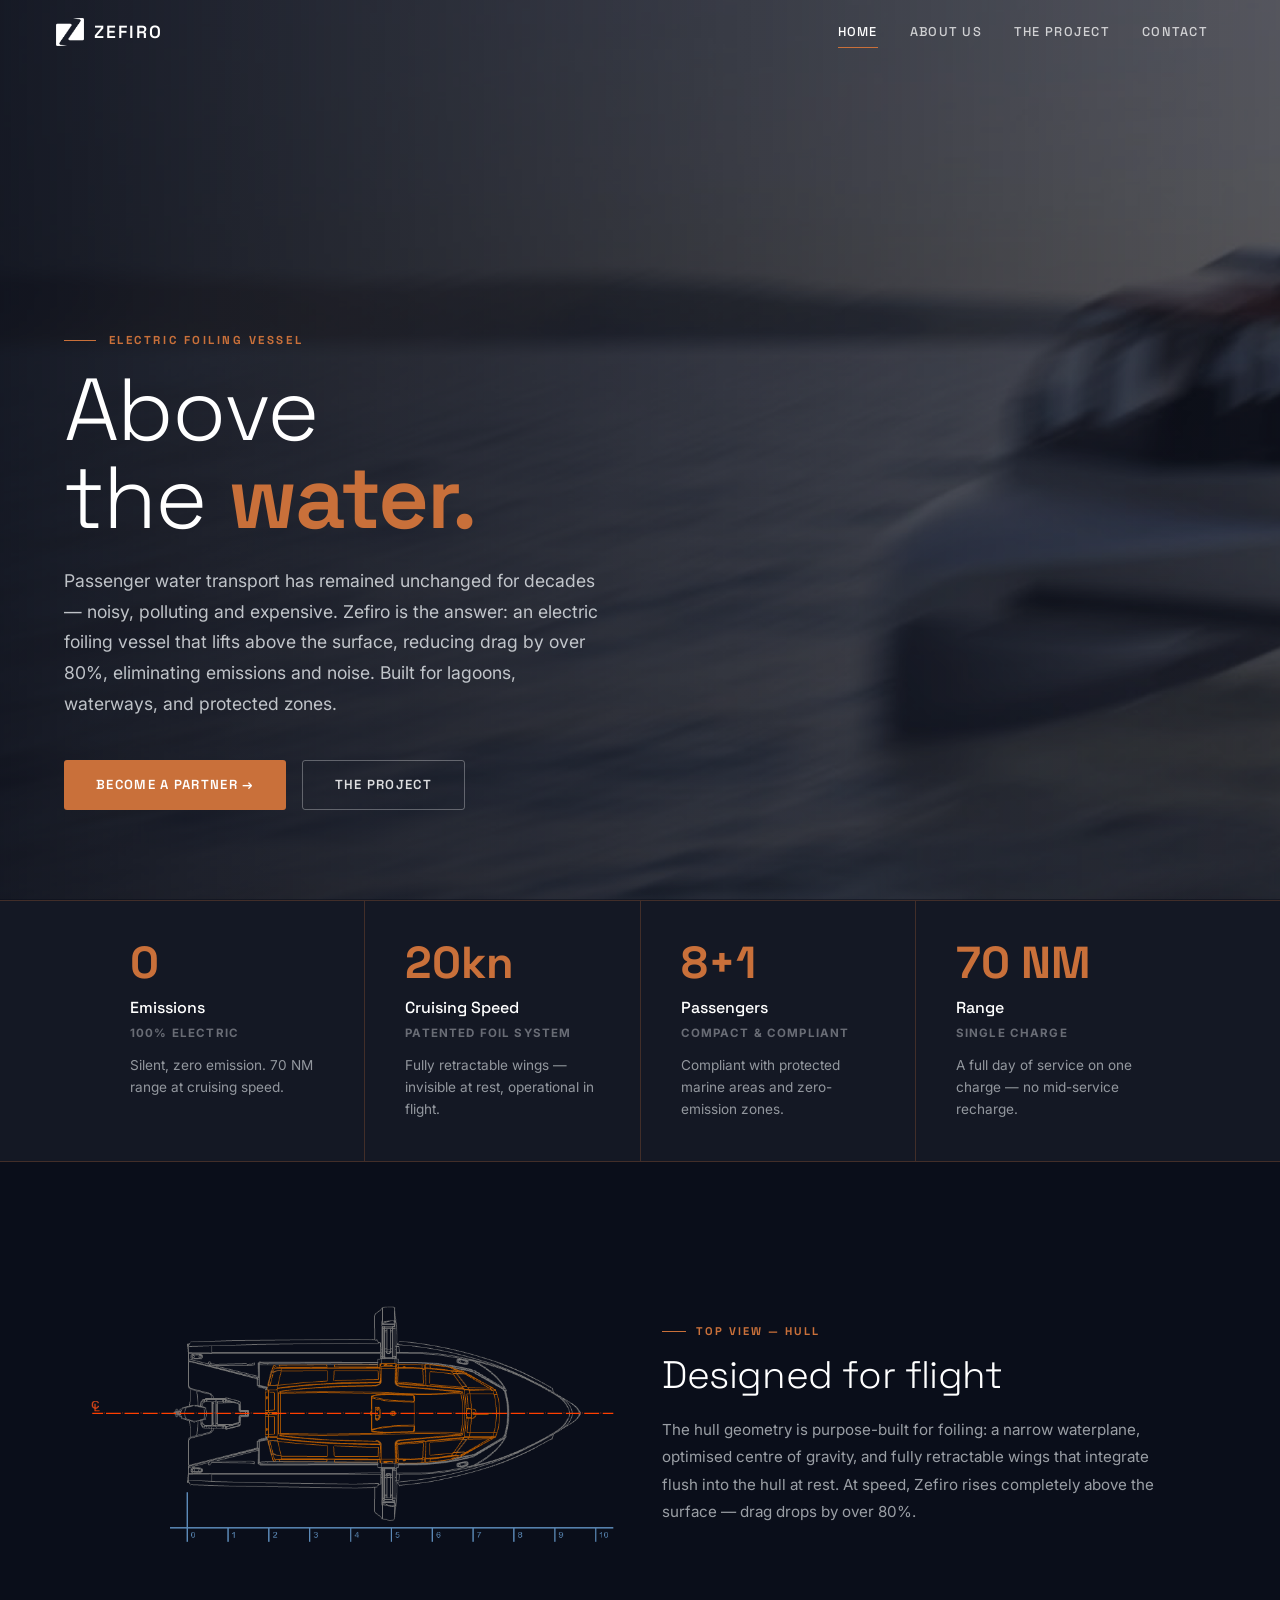
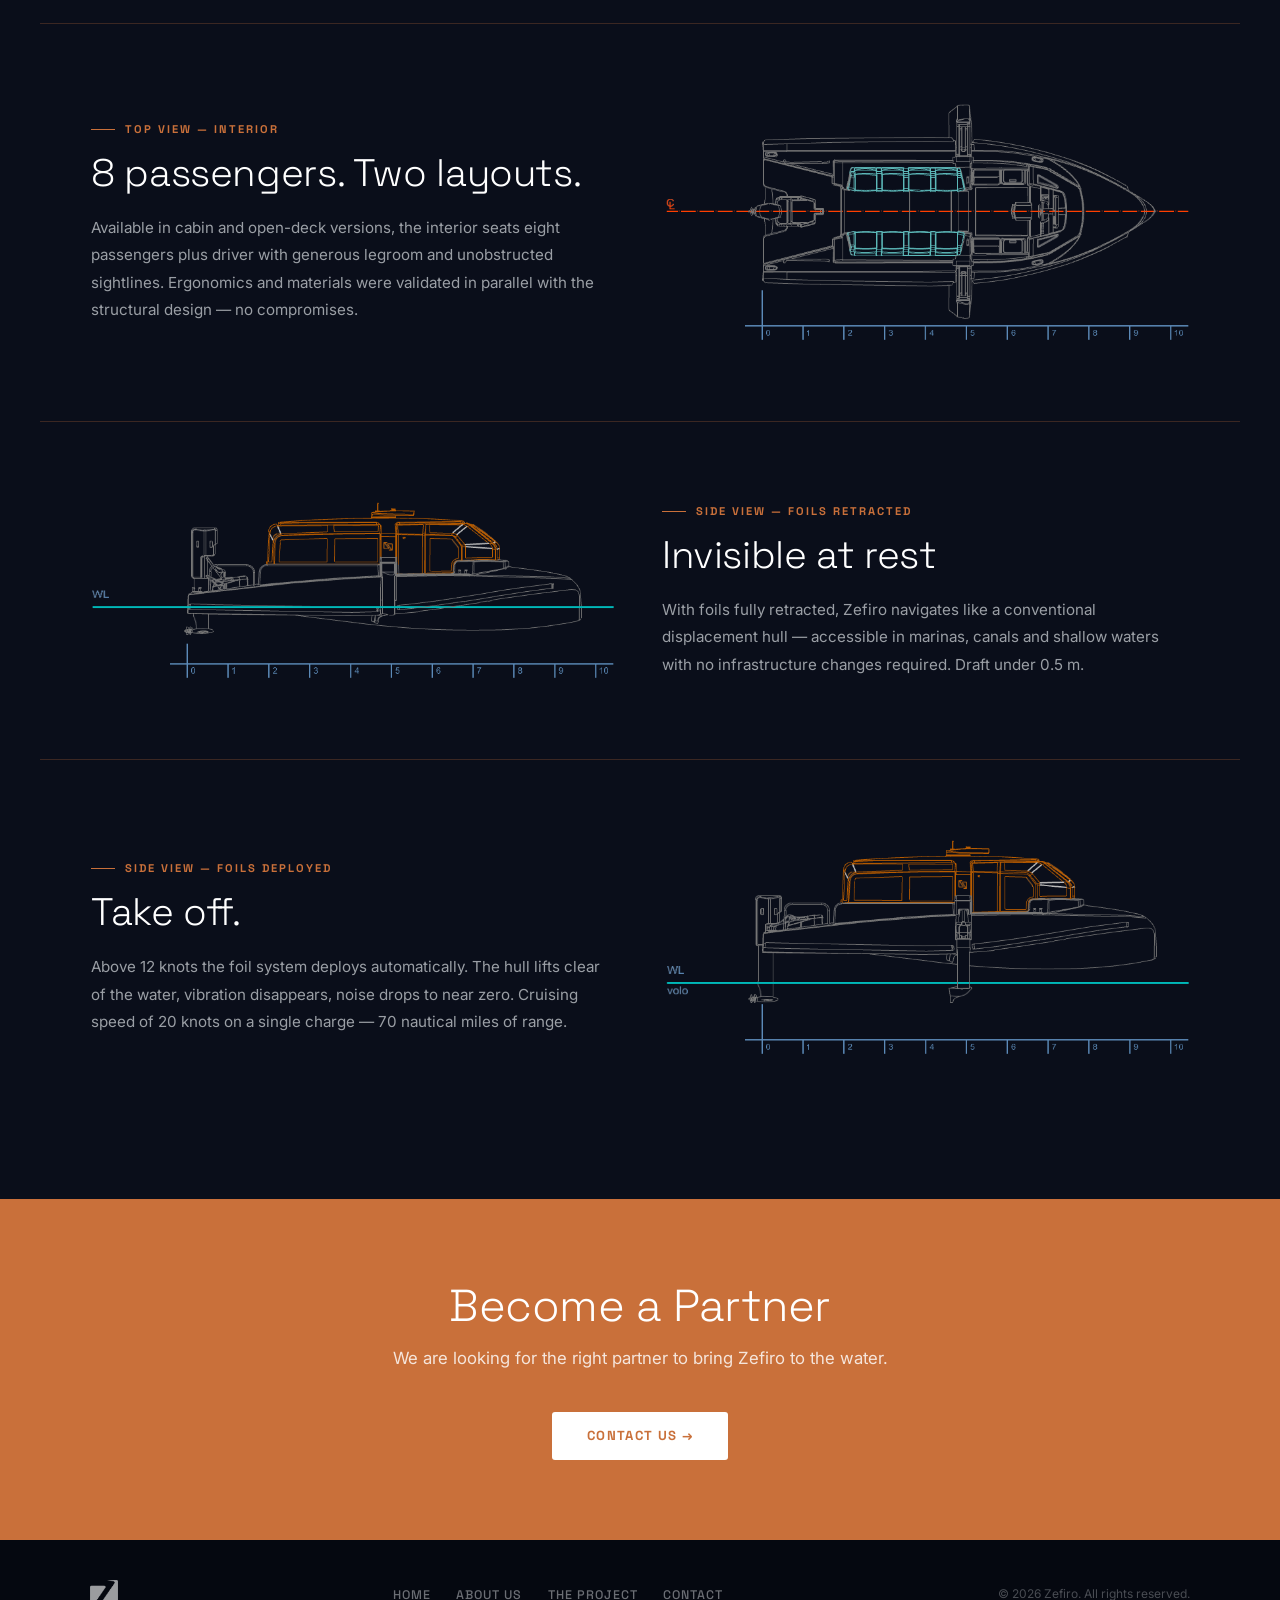
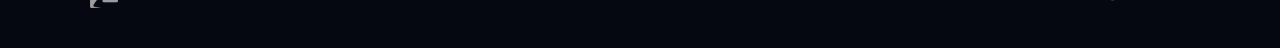
==== index.htm @ e6d5f65c "align stated range to 70 NM across the home page The stats strip announced 70 NM while the first car" ====
<!doctype html>
<html lang="en">
<head>
    <meta charset="utf-8">
    <meta name="viewport" content="width=device-width, initial-scale=1">
    <title>ZEFIRO — Electric Foiling Vessel</title>
    <meta name="description" content="An electric foiling vessel for passenger water transport: zero emissions, near-zero noise, and over 80% less drag. Built for lagoons, waterways and protected zones.">
    <link rel="canonical" href="https://www.flyzefiro.com/">

    <!-- Open Graph -->
    <meta property="og:type" content="website">
    <meta property="og:site_name" content="Zefiro">
    <meta property="og:locale" content="en_GB">
    <meta property="og:url" content="https://www.flyzefiro.com/">
    <meta property="og:title" content="ZEFIRO — Electric Foiling Vessel">
    <meta property="og:description" content="An electric foiling vessel for passenger water transport: zero emissions, near-zero noise, and over 80% less drag. Built for lagoons, waterways and protected zones.">
    <meta property="og:image" content="https://www.flyzefiro.com/images/bg-001.png">
    <meta property="og:image:width" content="1584">
    <meta property="og:image:height" content="891">
    <meta property="og:image:alt" content="Zefiro, an electric foiling vessel, flying above the water">

    <!-- Twitter / X -->
    <meta name="twitter:card" content="summary_large_image">
    <meta name="twitter:title" content="ZEFIRO — Electric Foiling Vessel">
    <meta name="twitter:description" content="An electric foiling vessel for passenger water transport: zero emissions, near-zero noise, and over 80% less drag. Built for lagoons, waterways and protected zones.">
    <meta name="twitter:image" content="https://www.flyzefiro.com/images/bg-001.png">
    <link rel="icon" type="image/png" href="images/logo.png">
    <link href="https://cdn.jsdelivr.net/npm/bootstrap@5.3.8/dist/css/bootstrap.min.css" rel="stylesheet"
        integrity="sha384-sRIl4kxILFvY47J16cr9ZwB07vP4J8+LH7qKQnuqkuIAvNWLzeN8tE5YBujZqJLB" crossorigin="anonymous">
    <link rel="stylesheet" href="custom.css">
</head>
<body>

    <nav class="navbar navbar-expand-lg">
        <div class="container-fluid px-3 px-md-4">
            <a class="navbar-brand" href="index.htm">
                <img src="images/logo-w.png" alt="Zefiro">
                ZEFIRO
            </a>
            <button class="navbar-toggler" type="button" data-bs-toggle="collapse" data-bs-target="#navbarNav"
                aria-controls="navbarNav" aria-expanded="false" aria-label="Toggle navigation">
                <span class="navbar-toggler-icon"></span>
            </button>
            <div class="collapse navbar-collapse" id="navbarNav">
                <ul class="navbar-nav ms-auto">
                    <li class="nav-item"><a class="nav-link active" href="index.htm">Home</a></li>
                    <li class="nav-item"><a class="nav-link" href="aboutus.htm">About Us</a></li>
                    <li class="nav-item"><a class="nav-link" href="theproject.htm">The Project</a></li>
                    <li class="nav-item"><a class="nav-link" href="contact.htm">Contact</a></li>
                </ul>
            </div>
        </div>
    </nav>

    <section class="z-hero">
        <div class="z-hero-bg"></div>
        <div class="z-hero-overlay"></div>
        <div class="z-hero-content">
            <p class="z-hero-eyebrow">Electric Foiling Vessel</p>
            <h1 class="z-hero-title">
                Above<br>
                the <strong>water.</strong>
            </h1>
            <p class="z-hero-body">
                Passenger water transport has remained unchanged for decades — noisy, polluting and expensive.
                Zefiro is the answer: an electric foiling vessel that lifts above the surface, reducing drag
                by over 80%, eliminating emissions and noise. Built for lagoons, waterways, and protected zones.
            </p>
            <div class="z-hero-actions">
                <a href="contact.htm" class="btn-z-primary">Become a partner →</a>
                <a href="theproject.htm" class="btn-z-ghost">The project</a>
            </div>
        </div>
    </section>

    <div class="z-stats">
        <div class="z-stats-inner">
            <div class="z-stat">
                <div class="z-stat-number">0</div>
                <div class="z-stat-label">Emissions</div>
                <div class="z-stat-sub">100% Electric</div>
                <p class="z-stat-body">Silent, zero emission. 70 NM range at cruising speed.</p>
            </div>
            <div class="z-stat">
                <div class="z-stat-number">20kn</div>
                <div class="z-stat-label">Cruising Speed</div>
                <div class="z-stat-sub">Patented foil system</div>
                <p class="z-stat-body">Fully retractable wings — invisible at rest, operational in flight.</p>
            </div>
            <div class="z-stat">
                <div class="z-stat-number">8+1</div>
                <div class="z-stat-label">Passengers</div>
                <div class="z-stat-sub">Compact &amp; Compliant</div>
                <p class="z-stat-body">Compliant with protected marine areas and zero-emission zones.</p>
            </div>
            <div class="z-stat">
                <div class="z-stat-number">70 NM</div>
                <div class="z-stat-label">Range</div>
                <div class="z-stat-sub">Single charge</div>
                <p class="z-stat-body">A full day of service on one charge — no mid-service recharge.</p>
            </div>
        </div>
    </div>

    <section class="z-prospects">

        <div class="z-prospect-row">
            <div class="z-prospect-img slide-from-left">
                <img src="images/above-out.png" alt="Hull — top view">
            </div>
            <div class="z-prospect-text slide-from-right">
                <p class="z-prospect-label">Top view — Hull</p>
                <h2 class="z-prospect-title">Designed for flight</h2>
                <p class="z-prospect-body">The hull geometry is purpose-built for foiling: a narrow waterplane,
                    optimised centre of gravity, and fully retractable wings that integrate flush into the
                    hull at rest. At speed, Zefiro rises completely above the surface — drag drops by over 80%.</p>
            </div>
        </div>

        <div class="z-prospect-row z-prospect-row--reverse">
            <div class="z-prospect-img slide-from-right">
                <img src="images/above-in.png" alt="Interior — top view">
            </div>
            <div class="z-prospect-text slide-from-left">
                <p class="z-prospect-label">Top view — Interior</p>
                <h2 class="z-prospect-title">8 passengers. Two layouts.</h2>
                <p class="z-prospect-body">Available in cabin and open-deck versions, the interior seats eight
                    passengers plus driver with generous legroom and unobstructed sightlines. Ergonomics and
                    materials were validated in parallel with the structural design — no compromises.</p>
            </div>
        </div>

        <div class="z-prospect-row">
            <div class="z-prospect-img slide-from-left">
                <img src="images/side-close.png" alt="Side view — foils retracted">
            </div>
            <div class="z-prospect-text slide-from-right">
                <p class="z-prospect-label">Side view — Foils retracted</p>
                <h2 class="z-prospect-title">Invisible at rest</h2>
                <p class="z-prospect-body">With foils fully retracted, Zefiro navigates like a conventional
                    displacement hull — accessible in marinas, canals and shallow waters with no
                    infrastructure changes required. Draft under 0.5 m.</p>
            </div>
        </div>

        <div class="z-prospect-row z-prospect-row--reverse">
            <div class="z-prospect-img slide-from-right">
                <img src="images/side-open.png" alt="Side view — foils deployed">
            </div>
            <div class="z-prospect-text slide-from-left">
                <p class="z-prospect-label">Side view — Foils deployed</p>
                <h2 class="z-prospect-title">Take off.</h2>
                <p class="z-prospect-body">Above 12 knots the foil system deploys automatically. The hull lifts
                    clear of the water, vibration disappears, noise drops to near zero. Cruising speed of
                    20 knots on a single charge — 70 nautical miles of range.</p>
            </div>
        </div>

    </section>

    <div class="z-cta-band">
        <div class="container">
            <h2>Become a Partner</h2>
            <p>We are looking for the right partner to bring Zefiro to the water.</p>
            <a href="contact.htm" class="btn-z-light">Contact Us →</a>
        </div>
    </div>

    <footer class="z-footer">
        <div class="z-footer-inner">
            <img src="images/logo-w.png" alt="Zefiro">
            <ul class="z-footer-nav">
                <li><a href="index.htm">Home</a></li>
                <li><a href="aboutus.htm">About Us</a></li>
                <li><a href="theproject.htm">The Project</a></li>
                <li><a href="contact.htm">Contact</a></li>
            </ul>
            <span class="z-footer-copy">&copy; 2026 Zefiro. All rights reserved.</span>
        </div>
    </footer>

    <script src="https://cdn.jsdelivr.net/npm/bootstrap@5.3.8/dist/js/bootstrap.bundle.min.js"
        integrity="sha384-FKyoEForCGlyvwx9Hj09JcYn3nv7wiPVlz7YYwJrWVcXK/BmnVDxM+D2scQbITxI"
        crossorigin="anonymous"></script>
    <script src="animations.js"></script>
</body>
</html>
---- custom.css ----
/* =============================================
   ZEFIRO — Design System
   Palette:
     --z-night:   #0a0e1a   (dominant dark)
     --z-copper:  #c9703a   (accent, foil color)
     --z-slate:   #e8ecf0   (text on dark)
     --z-warm:    #f7f5f2   (light section bg)
     --z-mid:     #141824   (card bg on dark)
     --z-line:    rgba(201,112,58,0.25)  (border accent)
   Typography:
     Display: Space Grotesk (Google Fonts)
     Body: Inter
   ============================================= */

@import url('https://fonts.googleapis.com/css2?family=Space+Grotesk:wght@300;400;500;600;700&family=Inter:wght@300;400;500;600&display=swap');

:root {
  --z-night:  #0a0e1a;
  --z-copper: #c9703a;
  --z-slate:  #e8ecf0;
  --z-warm:   #f7f5f2;
  --z-mid:    #141824;
  --z-line:   rgba(201,112,58,0.25);
  --z-nav-h:  64px;
}

/* =============================================
   RESET / BASE
   ============================================= */
*, *::before, *::after { box-sizing: border-box; }

html { scroll-behavior: smooth; }

body {
  margin: 0;
  overflow-x: hidden;
  font-family: 'Inter', system-ui, sans-serif;
  font-size: 16px;
  line-height: 1.6;
  background: var(--z-night);
  color: var(--z-slate);
}

img { display: block; max-width: 100%; }

h1, h2, h3, h4, h5, h6 {
  font-family: 'Space Grotesk', sans-serif;
  font-weight: 300;
  letter-spacing: -0.01em;
}

/* =============================================
   NAVBAR
   ============================================= */
.navbar {
  position: fixed;
  top: 0; left: 0; right: 0;
  z-index: 900;
  height: var(--z-nav-h);
  background: transparent;
  transition: background 0.4s ease, backdrop-filter 0.4s ease;
  padding: 0 2rem;
  display: flex;
  align-items: center;
}

.navbar.scrolled {
  background: rgba(10,14,26,0.92) !important;
  backdrop-filter: blur(12px);
  -webkit-backdrop-filter: blur(12px);
  box-shadow: 0 1px 0 var(--z-line);
}

/* Override Bootstrap navbar internals */
.navbar .navbar-brand {
  color: #fff !important;
  font-family: 'Space Grotesk', sans-serif;
  font-weight: 600;
  font-size: 1.1rem;
  letter-spacing: 0.12em;
  text-transform: uppercase;
  display: flex;
  align-items: center;
  gap: 0.6rem;
  text-decoration: none;
}

.navbar .navbar-brand img {
  height: 28px;
  width: auto;
  filter: brightness(0) invert(1);
}

.navbar .navbar-toggler {
  border-color: rgba(255,255,255,0.3);
}
.navbar .navbar-toggler-icon {
  filter: brightness(0) invert(1);
}

.navbar .navbar-nav {
  margin-left: auto;
}

.navbar .nav-link {
  color: rgba(255,255,255,0.75) !important;
  font-family: 'Space Grotesk', sans-serif;
  font-size: 0.8rem;
  font-weight: 500;
  letter-spacing: 0.1em;
  text-transform: uppercase;
  padding: 0.5rem 1rem !important;
  position: relative;
  text-decoration: none;
  transition: color 0.2s ease;
}

.navbar .nav-link:hover,
.navbar .nav-link.active {
  color: #fff !important;
}

.navbar .nav-link::after {
  content: '';
  position: absolute;
  bottom: 2px; left: 1rem; right: 1rem;
  height: 1px;
  background: var(--z-copper);
  transform: scaleX(0);
  transform-origin: left;
  transition: transform 0.25s ease;
}

.navbar .nav-link:hover::after,
.navbar .nav-link.active::after {
  transform: scaleX(1);
}

/* Collapse on mobile */
@media (max-width: 991px) {
  .navbar-collapse {
    background: rgba(10,14,26,0.97);
    backdrop-filter: blur(12px);
    margin: 0.5rem -2rem -0.5rem;
    padding: 1rem 2rem;
    border-top: 1px solid var(--z-line);
  }
}

/* =============================================
   HERO — index.htm
   ============================================= */
.z-hero {
  position: relative;
  height: 100vh;
  min-height: 600px;
  display: flex;
  align-items: flex-end;
  padding-bottom: 10vh;
  overflow: hidden;
  background: var(--z-night);
}

.z-hero-bg {
  position: absolute;
  inset: 0;
  background-image: url(images/bg-001.png);
  background-size: cover;
  background-position: center 40%;
  opacity: 0.45;
  transform: scale(1.04);
  animation: heroZoom 14s ease-out forwards;
}

@keyframes heroZoom {
  from { transform: scale(1.04); opacity: 0.2; }
  to   { transform: scale(1.0);  opacity: 0.45; }
}

.z-hero-overlay {
  position: absolute;
  inset: 0;
  background: linear-gradient(
    to right,
    rgba(10,14,26,0.88) 0%,
    rgba(10,14,26,0.55) 50%,
    rgba(10,14,26,0.2) 100%
  );
}

.z-hero-content {
  position: relative;
  z-index: 2;
  padding: 0 clamp(1.5rem, 5vw, 6rem);
  max-width: 780px;
  animation: heroIn 1.1s cubic-bezier(0.22, 1, 0.36, 1) both;
  animation-delay: 0.2s;
}

@keyframes heroIn {
  from { opacity: 0; transform: translateY(32px); }
  to   { opacity: 1; transform: translateY(0); }
}

.z-hero-eyebrow {
  font-family: 'Space Grotesk', sans-serif;
  font-size: 0.72rem;
  font-weight: 700;
  letter-spacing: 0.22em;
  text-transform: uppercase;
  color: var(--z-copper);
  margin-bottom: 1rem;
  display: flex;
  align-items: center;
  gap: 0.8rem;
}

.z-hero-eyebrow::before {
  content: '';
  display: inline-block;
  width: 32px;
  height: 1px;
  background: var(--z-copper);
}

.z-hero-title {
  font-family: 'Space Grotesk', sans-serif;
  font-size: clamp(2.8rem, 7vw, 5.5rem);
  font-weight: 300;
  line-height: 1.0;
  color: #fff;
  margin-bottom: 1.5rem;
  letter-spacing: -0.02em;
}

.z-hero-title strong {
  font-weight: 600;
  color: var(--z-copper);
}

.z-hero-body {
  font-size: clamp(0.95rem, 1.8vw, 1.1rem);
  line-height: 1.75;
  color: rgba(232,236,240,0.8);
  max-width: 540px;
  margin-bottom: 2.5rem;
}

.z-hero-actions {
  display: flex;
  gap: 1rem;
  flex-wrap: wrap;
}

/* =============================================
   BUTTONS
   ============================================= */
.btn-z-primary {
  display: inline-flex;
  align-items: center;
  gap: 0.5rem;
  padding: 0.85rem 2rem;
  background: var(--z-copper);
  color: #fff;
  font-family: 'Space Grotesk', sans-serif;
  font-size: 0.82rem;
  font-weight: 600;
  letter-spacing: 0.1em;
  text-transform: uppercase;
  text-decoration: none;
  border: none;
  border-radius: 3px;
  cursor: pointer;
  transition: background 0.2s ease, transform 0.2s ease, box-shadow 0.2s ease;
}

.btn-z-primary:hover {
  background: #b5622f;
  transform: translateY(-2px);
  box-shadow: 0 8px 24px rgba(201,112,58,0.35);
  color: #fff;
}

.btn-z-ghost {
  display: inline-flex;
  align-items: center;
  gap: 0.5rem;
  padding: 0.85rem 2rem;
  background: transparent;
  color: rgba(255,255,255,0.85);
  font-family: 'Space Grotesk', sans-serif;
  font-size: 0.82rem;
  font-weight: 600;
  letter-spacing: 0.1em;
  text-transform: uppercase;
  text-decoration: none;
  border: 1px solid rgba(255,255,255,0.3);
  border-radius: 3px;
  cursor: pointer;
  transition: border-color 0.2s ease, color 0.2s ease, transform 0.2s ease;
}

.btn-z-ghost:hover {
  border-color: rgba(255,255,255,0.7);
  color: #fff;
  transform: translateY(-2px);
}

/* =============================================
   STATS STRIP
   ============================================= */
.z-stats {
  background: var(--z-mid);
  border-top: 1px solid var(--z-line);
  border-bottom: 1px solid var(--z-line);
  overflow-x: auto;
  scrollbar-width: none;
  -webkit-overflow-scrolling: touch;
}

.z-stats::-webkit-scrollbar { display: none; }

.z-stats-inner {
  display: flex;
  align-items: stretch;
  max-width: 1100px;
  margin: 0 auto;
}

.z-stat {
  flex: 1 1 0;
  min-width: 200px;
  padding: 2.5rem 2.5rem;
  border-right: 1px solid var(--z-line);
  display: flex;
  flex-direction: column;
  gap: 0.2rem;
}

.z-stat:last-child { border-right: none; }

.z-stat-number {
  font-family: 'Space Grotesk', sans-serif;
  font-size: clamp(2rem, 4vw, 2.8rem);
  font-weight: 700;
  color: var(--z-copper);
  line-height: 1;
  margin-bottom: 0.4rem;
}

.z-stat-label {
  font-family: 'Space Grotesk', sans-serif;
  font-size: 1rem;
  font-weight: 500;
  color: #fff;
}

.z-stat-sub {
  font-size: 0.72rem;
  font-weight: 700;
  letter-spacing: 0.1em;
  text-transform: uppercase;
  color: rgba(232,236,240,0.4);
  margin-bottom: 0.6rem;
}

.z-stat-body {
  font-size: 0.85rem;
  line-height: 1.6;
  color: rgba(232,236,240,0.6);
  margin: 0;
}

@media (max-width: 767px) {
  /* Su mobile la fascia è una striscia scorrevole: max-content impedisce alle card
     di comprimersi, così restano leggibili e si scorrono di lato. Su desktop invece
     devono starci tutte dentro i 1100px, quindi max-content vale solo qui. */
  .z-stats-inner { min-width: max-content; }
  .z-stat { min-width: 60vw; padding: 1.75rem 1.5rem; }
  .z-stats { position: relative; }
  .z-stats::after {
    content: '';
    position: absolute;
    top: 0; right: 0;
    width: 48px; height: 100%;
    background: linear-gradient(to right, transparent, var(--z-mid));
    pointer-events: none;
  }
}

/* =============================================
   PROSPECT ROWS (index)
   ============================================= */
.z-prospects {
  background: var(--z-night);
  padding: 4rem 0;
}

.z-prospect-row {
  display: flex;
  align-items: center;
  gap: 0;
  max-width: 1200px;
  margin: 0 auto;
  padding: 5rem clamp(1.5rem, 4vw, 4rem);
  border-bottom: 1px solid var(--z-line);
}

.z-prospect-row:last-child { border-bottom: none; }

.z-prospect-row--reverse { flex-direction: row-reverse; }

.z-prospect-img {
  flex: 0 0 52%;
  padding-right: 3rem;
  display: flex;
  align-items: center;
}

.z-prospect-row--reverse .z-prospect-img {
  padding-right: 0;
  padding-left: 3rem;
}

.z-prospect-img img {
  width: 100%;
  height: auto;
  display: block;
}

.z-prospect-text {
  flex: 1 1 0;
}

.z-prospect-label {
  font-family: 'Space Grotesk', sans-serif;
  font-size: 0.7rem;
  font-weight: 700;
  letter-spacing: 0.18em;
  text-transform: uppercase;
  color: var(--z-copper);
  margin-bottom: 0.75rem;
  display: flex;
  align-items: center;
  gap: 0.6rem;
}

.z-prospect-label::before {
  content: '';
  display: inline-block;
  width: 24px;
  height: 1px;
  background: var(--z-copper);
}

.z-prospect-title {
  font-family: 'Space Grotesk', sans-serif;
  font-size: clamp(1.6rem, 3vw, 2.4rem);
  font-weight: 300;
  color: #fff;
  margin-bottom: 1.2rem;
  line-height: 1.15;
}

.z-prospect-body {
  font-size: 0.95rem;
  line-height: 1.8;
  color: rgba(232,236,240,0.65);
  margin: 0;
}

@media (max-width: 767px) {
  .z-prospect-row,
  .z-prospect-row--reverse {
    flex-direction: column;
    padding: 3rem 1.5rem;
    gap: 2rem;
  }
  .z-prospect-img,
  .z-prospect-row--reverse .z-prospect-img {
    flex: none; width: 100%; padding: 0;
  }
}

/* =============================================
   SLIDE ANIMATIONS
   ============================================= */
.slide-from-left {
  opacity: 0;
  transform: translateX(-40px);
  transition: opacity 0.7s ease, transform 0.7s ease;
}
.slide-from-right {
  opacity: 0;
  transform: translateX(40px);
  transition: opacity 0.7s ease, transform 0.7s ease;
}
.slide-from-bottom {
  opacity: 0;
  transform: translateY(30px);
  transition: opacity 0.7s ease, transform 0.7s ease;
}
.slide-from-left.visible,
.slide-from-right.visible,
.slide-from-bottom.visible {
  opacity: 1;
  transform: none;
}

/* Fade-up generic */
.fade-up {
  opacity: 0;
  transform: translateY(28px);
  transition: opacity 0.6s ease, transform 0.6s ease;
}
.fade-up.visible {
  opacity: 1;
  transform: translateY(0);
}
.fade-up:nth-child(2) { transition-delay: 0.10s; }
.fade-up:nth-child(3) { transition-delay: 0.20s; }
.fade-up:nth-child(4) { transition-delay: 0.30s; }

/* =============================================
   PARTNER CTA BAND (footer pre-band)
   ============================================= */
.z-cta-band {
  background: var(--z-copper);
  padding: 5rem 2rem;
  text-align: center;
}

.z-cta-band h2 {
  font-size: clamp(1.8rem, 4vw, 2.8rem);
  color: #fff;
  font-weight: 300;
  margin-bottom: 0.75rem;
}

.z-cta-band p {
  color: rgba(255,255,255,0.82);
  font-size: 1.05rem;
  margin-bottom: 2.5rem;
}

.btn-z-light {
  display: inline-flex;
  align-items: center;
  gap: 0.5rem;
  padding: 0.85rem 2.2rem;
  background: #fff;
  color: var(--z-copper);
  font-family: 'Space Grotesk', sans-serif;
  font-size: 0.82rem;
  font-weight: 700;
  letter-spacing: 0.1em;
  text-transform: uppercase;
  text-decoration: none;
  border-radius: 3px;
  transition: transform 0.2s ease, box-shadow 0.2s ease;
}

.btn-z-light:hover {
  transform: translateY(-2px);
  box-shadow: 0 8px 24px rgba(0,0,0,0.2);
  color: var(--z-copper);
}

/* =============================================
   FOOTER
   ============================================= */
.z-footer {
  background: #050810;
  padding: 2.5rem 2rem;
}

.z-footer-inner {
  max-width: 1100px;
  margin: 0 auto;
  display: flex;
  align-items: center;
  justify-content: space-between;
  gap: 1.5rem;
  flex-wrap: wrap;
}

.z-footer img {
  height: 28px;
  width: auto;
  filter: brightness(0) invert(1);
  opacity: 0.6;
}

.z-footer-nav {
  display: flex;
  gap: 0;
  list-style: none;
  margin: 0; padding: 0;
}

.z-footer-nav li a {
  color: rgba(232,236,240,0.45);
  font-family: 'Space Grotesk', sans-serif;
  font-size: 0.78rem;
  font-weight: 500;
  letter-spacing: 0.08em;
  text-transform: uppercase;
  text-decoration: none;
  padding: 0 0.8rem;
  transition: color 0.2s;
}

.z-footer-nav li a:hover { color: rgba(232,236,240,0.85); }

.z-footer-copy {
  font-size: 0.75rem;
  color: rgba(232,236,240,0.3);
}

@media (max-width: 600px) {
  .z-footer-inner { flex-direction: column; align-items: center; text-align: center; }
  .z-footer-nav { flex-wrap: wrap; justify-content: center; }
}

/* =============================================
   PAGE HERO (inner pages: About, Project, Contact)
   ============================================= */
.z-page-hero {
  position: relative;
  min-height: 40vh;
  display: flex;
  align-items: flex-end;
  padding: calc(var(--z-nav-h) + 4rem) clamp(1.5rem, 5vw, 6rem) 4rem;
  background: var(--z-night);
  overflow: hidden;
}

.z-page-hero-bg {
  position: absolute;
  inset: 0;
  background-image: url(images/bg-002.png);
  background-size: cover;
  background-position: center;
  opacity: 0.2;
}

.z-page-hero-overlay {
  position: absolute;
  inset: 0;
  background: linear-gradient(to bottom, rgba(10,14,26,0.5), rgba(10,14,26,0.9));
}

.z-page-hero-content {
  position: relative;
  z-index: 2;
  max-width: 700px;
  animation: heroIn 0.9s cubic-bezier(0.22,1,0.36,1) both;
  animation-delay: 0.1s;
}

.z-page-eyebrow {
  font-family: 'Space Grotesk', sans-serif;
  font-size: 0.7rem;
  font-weight: 700;
  letter-spacing: 0.22em;
  text-transform: uppercase;
  color: var(--z-copper);
  margin-bottom: 0.75rem;
  display: flex;
  align-items: center;
  gap: 0.7rem;
}

.z-page-eyebrow::before {
  content: '';
  display: inline-block;
  width: 28px; height: 1px;
  background: var(--z-copper);
}

.z-page-title {
  font-family: 'Space Grotesk', sans-serif;
  font-size: clamp(2.2rem, 5vw, 4rem);
  font-weight: 300;
  color: #fff;
  margin-bottom: 1rem;
  line-height: 1.1;
}

.z-page-subtitle {
  font-size: 1rem;
  color: rgba(232,236,240,0.65);
  max-width: 480px;
  line-height: 1.7;
  margin: 0;
}

/* =============================================
   THEPROJECT — STATUS CARDS
   ============================================= */
.z-status-section {
  background: var(--z-mid);
  padding: 5rem clamp(1.5rem, 4vw, 4rem);
  border-bottom: 1px solid var(--z-line);
}

.z-status-section-inner {
  max-width: 1100px;
  margin: 0 auto;
}

.z-section-eyebrow {
  font-family: 'Space Grotesk', sans-serif;
  font-size: 0.7rem;
  font-weight: 700;
  letter-spacing: 0.22em;
  text-transform: uppercase;
  color: var(--z-copper);
  margin-bottom: 0.75rem;
  display: flex;
  align-items: center;
  gap: 0.7rem;
}

.z-section-eyebrow::before {
  content: '';
  display: inline-block;
  width: 24px; height: 1px;
  background: var(--z-copper);
}

.z-section-title {
  font-family: 'Space Grotesk', sans-serif;
  font-size: clamp(1.6rem, 3vw, 2.4rem);
  font-weight: 300;
  color: #fff;
  margin-bottom: 3rem;
}

.z-status-grid {
  display: grid;
  grid-template-columns: repeat(auto-fit, minmax(220px, 1fr));
  gap: 1.25rem;
}

.z-status-card {
  background: var(--z-night);
  border: 1px solid var(--z-line);
  border-radius: 4px;
  padding: 1.75rem 1.5rem;
  transition: border-color 0.3s ease, transform 0.3s ease;
}

.z-status-card:hover {
  border-color: var(--z-copper);
  transform: translateY(-3px);
}

.z-status-badge {
  display: inline-flex;
  align-items: center;
  gap: 0.4rem;
  font-family: 'Space Grotesk', sans-serif;
  font-size: 0.7rem;
  font-weight: 700;
  letter-spacing: 0.1em;
  text-transform: uppercase;
  color: #3dcb7a;
  margin-bottom: 1rem;
}

.z-status-badge::before {
  content: '✓';
  display: inline-flex;
  align-items: center;
  justify-content: center;
  width: 18px; height: 18px;
  background: rgba(61,203,122,0.15);
  border-radius: 50%;
  font-size: 0.65rem;
}

.z-status-card p {
  font-size: 0.88rem;
  line-height: 1.7;
  color: rgba(232,236,240,0.65);
  margin: 0;
}

/* Mobile status carousel */
@media (max-width: 575px) {
  .z-status-grid-desktop { display: none; }
  .z-status-carousel-wrap { display: block; }
}
@media (min-width: 576px) {
  .z-status-grid-desktop { display: grid; }
  .z-status-carousel-wrap { display: none; }
}

.z-status-carousel-wrap {
  position: relative;
  overflow: hidden;
  padding-bottom: 2.5rem;
}

.z-status-carousel-track {
  display: flex;
  overflow-x: scroll;
  scroll-snap-type: x mandatory;
  -webkit-overflow-scrolling: touch;
  scrollbar-width: none;
  gap: 0.75rem;
}

.z-status-carousel-track::-webkit-scrollbar { display: none; }

.z-status-carousel-item {
  flex: 0 0 78vw;
  scroll-snap-align: start;
}

.z-status-dots {
  display: flex;
  justify-content: center;
  gap: 0.45rem;
  margin-top: 0.75rem;
  position: absolute;
  bottom: 0; left: 0; right: 0;
}

.z-status-dot {
  width: 7px; height: 7px;
  border-radius: 50%;
  background: rgba(232,236,240,0.2);
  transition: background 0.3s, transform 0.3s;
  cursor: pointer;
  border: none;
}

.z-status-dot.active {
  background: var(--z-copper);
  transform: scale(1.3);
}

/* =============================================
   THEPROJECT — NEXT STEP BAND
   ============================================= */
.z-nextstep {
  padding: 5rem clamp(1.5rem, 4vw, 4rem);
  background: var(--z-night);
  border-bottom: 1px solid var(--z-line);
}

.z-nextstep-inner {
  max-width: 1100px;
  margin: 0 auto;
  display: flex;
  align-items: center;
  gap: 4rem;
}

.z-nextstep-left { flex: 0 0 auto; }

.z-nextstep-heading {
  font-family: 'Space Grotesk', sans-serif;
  font-size: clamp(2rem, 4vw, 3.2rem);
  font-weight: 300;
  color: #fff;
  margin: 0;
}

.z-nextstep-right {
  flex: 1 1 0;
  border-left: 1px solid var(--z-line);
  padding-left: 4rem;
}

.z-nextstep-body {
  font-size: 1.05rem;
  line-height: 1.75;
  color: rgba(232,236,240,0.7);
  margin-bottom: 1.75rem;
}

@media (max-width: 767px) {
  .z-nextstep-inner {
    flex-direction: column; gap: 2rem;
  }
  .z-nextstep-right {
    border-left: none;
    border-top: 1px solid var(--z-line);
    padding-left: 0; padding-top: 2rem;
  }
}

/* =============================================
   THEPROJECT — USE CASES (scroll crossfade)
   Desktop: sticky 100vh panel, bg crossfades on scroll
   Mobile: full-height snap slideshow
   ============================================= */

/* ── Desktop sticky track ── */
.z-fly-track {
  position: relative;
  height: 300vh; /* 3 scenes × 100vh */
}

.z-fly-sticky {
  position: sticky;
  top: 0;
  height: 100vh;
  overflow: hidden;
}

/* background layers — all stacked, opacity crossfades */
.z-fly-bg {
  position: absolute;
  inset: 0;
  background-size: cover;
  background-position: center center;
  opacity: 0;
  transition: opacity 0.85s ease;
  will-change: opacity;
}

.z-fly-bg.active { opacity: 1; }

/* unified dark overlay on top of all bgs */
.z-fly-overlay {
  position: absolute;
  inset: 0;
  background:
    linear-gradient(to top,  rgba(10,14,26,0.88) 0%, rgba(10,14,26,0.0) 50%),
    linear-gradient(to right, rgba(10,14,26,0.72) 0%, rgba(10,14,26,0.0) 55%);
  z-index: 1;
}

/* text panel container — stacked panels crossfade */
.z-fly-texts {
  position: absolute;
  inset: 0;
  z-index: 2;
  display: flex;
  align-items: flex-end;
  padding: 0 clamp(2rem, 6vw, 7rem) 8vh;
  pointer-events: none;
}

.z-fly-panel {
  position: absolute;
  bottom: 8vh;
  left: clamp(2rem, 6vw, 7rem);
  max-width: 480px;
  opacity: 0;
  transform: translateY(16px);
  transition: opacity 0.7s ease, transform 0.7s ease;
  pointer-events: none;
  z-index: 10;
  text-shadow: 0 2px 12px rgba(0,0,0,0.9), 0 1px 3px rgba(0,0,0,0.9);
}

.z-fly-panel.active {
  opacity: 1;
  transform: translateY(0);
  pointer-events: auto;
}

.z-fly-counter {
  font-family: 'Space Grotesk', sans-serif;
  font-size: 0.68rem;
  font-weight: 700;
  letter-spacing: 0.22em;
  text-transform: uppercase;
  color: var(--z-copper);
  margin-bottom: 0.5rem;
  display: flex;
  align-items: center;
  gap: 0.7rem;
}

.z-fly-counter::before {
  content: '';
  display: inline-block;
  width: 28px; height: 1px;
  background: var(--z-copper);
}

.z-fly-location {
  font-family: 'Space Grotesk', sans-serif;
  font-size: clamp(2rem, 4vw, 3.2rem);
  font-weight: 300;
  color: #fff;
  line-height: 1.1;
  margin-bottom: 1rem;
}

.z-fly-desc {
  font-size: 0.95rem;
  line-height: 1.75;
  color: rgba(255,255,255,0.9);
  margin: 0;
}

/* progress dots — right side vertical */
.z-fly-dots {
  position: absolute;
  right: 2.5rem;
  top: 50%;
  transform: translateY(-50%);
  display: flex;
  flex-direction: column;
  gap: 0.75rem;
  z-index: 10;
}

.z-fly-dot {
  width: 7px; height: 7px;
  border-radius: 50%;
  border: none; padding: 0;
  background: rgba(255,255,255,0.25);
  cursor: pointer;
  transition: background 0.3s, transform 0.3s;
}

.z-fly-dot.active {
  background: var(--z-copper);
  transform: scale(1.4);
}

/* invisible scroll triggers inside track */
.z-fly-triggers {
  position: absolute;
  inset: 0;
  pointer-events: none;
}

.z-fly-trigger {
  height: 100vh;
}

/* section heading above the sticky block */
.z-fly-header {
  padding: 5rem clamp(1.5rem, 4vw, 4rem) 0;
  background: var(--z-night);
  max-width: 1100px;
  margin: 0 auto;
}

/* ── Mobile: snap slideshow ── */
.z-fly-mobile {
  display: none;
}

@media (max-width: 767px) {
  .z-fly-track  { display: none; }
  .z-fly-mobile { display: block; }
}

.z-fly-mobile-slides {
  display: flex;
  overflow-x: scroll;
  scroll-snap-type: x mandatory;
  -webkit-overflow-scrolling: touch;
  scrollbar-width: none;
  height: 80vh;
  min-height: 480px;
}

.z-fly-mobile-slides::-webkit-scrollbar { display: none; }

.z-fly-mobile-slide {
  flex: 0 0 100vw;
  width: 100vw;
  height: 100%;
  scroll-snap-align: start;
  position: relative;
  overflow: hidden;
}

.z-fly-mobile-slide-bg {
  position: absolute;
  inset: 0;
  background-size: cover;
  background-position: center;
}

.z-fly-mobile-slide-overlay {
  position: absolute;
  inset: 0;
  background:
    linear-gradient(to top, rgba(5,8,16,0.98) 0%, rgba(5,8,16,0.85) 35%, rgba(5,8,16,0.3) 60%, transparent 100%);
}

.z-fly-mobile-slide-text {
  position: absolute;
  bottom: 3.5rem;
  left: 1.75rem;
  right: 1.75rem;
  z-index: 2;
  text-shadow: 0 2px 12px rgba(0,0,0,0.9), 0 1px 3px rgba(0,0,0,0.9);
}

.z-fly-mobile-dots {
  position: absolute;
  bottom: 1.25rem;
  left: 0; right: 0;
  display: flex;
  justify-content: center;
  gap: 0.5rem;
  z-index: 3;
  pointer-events: none;
}

.z-fly-mobile-dot {
  width: 7px; height: 7px;
  border-radius: 50%;
  border: none; padding: 0;
  background: rgba(255,255,255,0.3);
  cursor: pointer;
  pointer-events: auto;
  transition: background 0.3s, transform 0.3s;
}

.z-fly-mobile-dot.active {
  background: var(--z-copper);
  transform: scale(1.35);
}

.z-fly-mobile-section {
  position: relative;
  background: var(--z-night);
}

/* =============================================
   ABOUT US — TEAM SCROLL (desktop)
   ============================================= */
.z-team-track {
  position: relative;
  height: 300vh;
  background: var(--z-night);
}

.z-team-sticky {
  position: sticky;
  top: 0;
  height: 100vh;
  display: flex;
  align-items: center;
  max-width: 1100px;
  margin: 0 auto;
  padding: var(--z-nav-h) 4rem 0;
  gap: 4rem;
  pointer-events: none;
}

.z-team-left {
  flex: 1 1 50%;
  min-width: 0;
  position: relative;
  pointer-events: auto;
}

.z-team-text {
  position: absolute;
  inset: 0;
  display: flex;
  flex-direction: column;
  justify-content: center;
  opacity: 0;
  transform: translateY(18px);
  transition: opacity 0.55s ease, transform 0.55s ease;
  pointer-events: none;
}

.z-team-text.active {
  opacity: 1;
  transform: translateY(0);
  pointer-events: auto;
  position: relative;
}

.z-team-role {
  font-family: 'Space Grotesk', sans-serif;
  font-size: 0.7rem;
  font-weight: 700;
  letter-spacing: 0.18em;
  text-transform: uppercase;
  color: var(--z-copper);
  margin-bottom: 0.5rem;
}

.z-team-name {
  font-family: 'Space Grotesk', sans-serif;
  font-size: clamp(1.8rem, 3vw, 2.6rem);
  font-weight: 300;
  color: #fff;
  margin-bottom: 1.25rem;
  line-height: 1.15;
}

.z-team-bio {
  font-size: 0.92rem;
  line-height: 1.85;
  color: rgba(232,236,240,0.65);
}

.z-team-bio strong { color: rgba(232,236,240,0.9); font-weight: 500; }

.z-team-right {
  flex: 0 0 42%;
  max-width: 42%;
  display: flex;
  flex-direction: row;
  align-items: center;
  gap: 1rem;
  pointer-events: auto;
}

.z-team-photo-frame {
  position: relative;
  flex: 1 1 auto;
  aspect-ratio: 16 / 10;
  border-radius: 4px;
  overflow: hidden;
  background: var(--z-mid);
  border: 1px solid var(--z-line);
}

.z-team-photo {
  position: absolute;
  inset: 0;
  width: 100%; height: 100%;
  object-fit: cover;
  object-position: center top;
  opacity: 0;
  transition: opacity 0.55s ease;
}

.z-team-photo.active { opacity: 1; }

.z-team-dots {
  display: flex;
  flex-direction: column;
  gap: 0.75rem;
  flex-shrink: 0;
}

.z-team-dot {
  width: 7px; height: 7px;
  border-radius: 50%;
  border: none;
  background: rgba(232,236,240,0.2);
  padding: 0;
  cursor: pointer;
  transition: background 0.3s, transform 0.3s;
}

.z-team-dot.active {
  background: var(--z-copper);
  transform: scale(1.35);
}

.z-team-triggers {
  position: absolute;
  inset: 0;
  pointer-events: none;
}

.z-team-trigger {
  height: 100vh;
}

/* =============================================
   ABOUT US — MOBILE SLIDESHOW
   ============================================= */
.z-team-slideshow {
  position: relative;
  width: 100%;
  overflow-x: scroll;
  scroll-snap-type: x mandatory;
  -webkit-overflow-scrolling: touch;
  scrollbar-width: none;
  display: flex;
  background: var(--z-night);
}

.z-team-slideshow::-webkit-scrollbar { display: none; }

.z-team-slide {
  flex: 0 0 100vw;
  width: 100vw;
  scroll-snap-align: start;
  display: flex;
  flex-direction: column;
}

.z-slide-photo {
  width: 100%;
  aspect-ratio: 4 / 3;
  overflow: hidden;
  flex-shrink: 0;
  position: relative;
}

.z-slide-photo img {
  width: 100%; height: 100%;
  object-fit: cover;
  object-position: center top;
}

.z-slide-text {
  padding: 2rem 1.5rem 2.5rem;
  background: var(--z-mid);
  flex: 1;
  border-top: 1px solid var(--z-line);
}

.z-slide-dots {
  position: absolute;
  bottom: 0.75rem;
  left: 0; right: 0;
  display: flex;
  justify-content: center;
  gap: 0.45rem;
  pointer-events: none;
  z-index: 5;
}

.z-slide-dot {
  width: 7px; height: 7px;
  border-radius: 50%;
  background: rgba(255,255,255,0.3);
  transition: background 0.3s, transform 0.3s;
  pointer-events: auto;
  cursor: pointer;
  border: none;
}

.z-slide-dot.active {
  background: var(--z-copper);
  transform: scale(1.3);
}

/* Swipe hint */
.z-swipe-hint {
  position: absolute;
  bottom: 1rem; left: 50%;
  transform: translateX(-50%);
  display: flex; flex-direction: column; align-items: center;
  gap: 0.35rem;
  pointer-events: none;
  animation: swipeFloat 1.8s ease-in-out infinite;
  transition: opacity 0.5s ease;
  z-index: 10;
}
.z-swipe-hint.hidden { opacity: 0; }

@keyframes swipeFloat {
  0%, 100% { opacity: 1; }
  50%       { opacity: 0.6; }
}

.z-swipe-label {
  font-size: 0.6rem;
  font-weight: 700;
  letter-spacing: 0.18em;
  text-transform: uppercase;
  color: rgba(255,255,255,0.8);
  text-shadow: 0 1px 4px rgba(0,0,0,0.5);
}

/* =============================================
   ABOUT US — PARTNER CTA
   ============================================= */
.z-join-section {
  background: var(--z-mid);
  padding: 5rem clamp(1.5rem, 4vw, 4rem);
  border-top: 1px solid var(--z-line);
}

.z-join-inner {
  max-width: 600px;
}

.z-join-title {
  font-family: 'Space Grotesk', sans-serif;
  font-size: clamp(1.6rem, 3vw, 2.4rem);
  font-weight: 300;
  color: #fff;
  margin-bottom: 0.75rem;
}

.z-join-body {
  font-size: 1rem;
  line-height: 1.7;
  color: rgba(232,236,240,0.65);
  margin-bottom: 2rem;
}

/* =============================================
   CONTACT PAGE
   ============================================= */
.z-contact-section {
  background: var(--z-night);
  padding: 5rem clamp(1.5rem, 4vw, 4rem);
}

.z-contact-inner {
  max-width: 1100px;
  margin: 0 auto;
  display: grid;
  grid-template-columns: 1fr 1fr;
  gap: 5rem;
  align-items: start;
}

@media (max-width: 767px) {
  .z-contact-inner { grid-template-columns: 1fr; gap: 3rem; }
}

.z-form-label {
  display: block;
  font-family: 'Space Grotesk', sans-serif;
  font-size: 0.72rem;
  font-weight: 700;
  letter-spacing: 0.1em;
  text-transform: uppercase;
  color: rgba(232,236,240,0.55);
  margin-bottom: 0.5rem;
}

.z-form-input,
.z-form-textarea {
  width: 100%;
  background: var(--z-mid);
  border: 1px solid var(--z-line);
  border-radius: 3px;
  padding: 0.85rem 1rem;
  font-family: 'Inter', sans-serif;
  font-size: 0.95rem;
  color: var(--z-slate);
  transition: border-color 0.2s;
  outline: none;
  -webkit-appearance: none;
}

.z-form-input::placeholder,
.z-form-textarea::placeholder {
  color: rgba(232,236,240,0.25);
}

.z-form-input:focus,
.z-form-textarea:focus {
  border-color: var(--z-copper);
}

.z-form-textarea {
  resize: vertical;
  min-height: 140px;
}

.z-form-row {
  display: grid;
  grid-template-columns: 1fr 1fr;
  gap: 1rem;
}

@media (max-width: 480px) {
  .z-form-row { grid-template-columns: 1fr; }
}

.z-form-group {
  margin-bottom: 1.25rem;
}

.z-contact-info-title {
  font-family: 'Space Grotesk', sans-serif;
  font-size: 1.4rem;
  font-weight: 300;
  color: #fff;
  margin-bottom: 0.75rem;
}

.z-contact-info-body {
  font-size: 0.92rem;
  line-height: 1.75;
  color: rgba(232,236,240,0.6);
  margin-bottom: 2.5rem;
}

.z-contact-detail {
  display: flex;
  flex-direction: column;
  gap: 0.3rem;
  margin-bottom: 2rem;
}

.z-contact-detail-label {
  font-family: 'Space Grotesk', sans-serif;
  font-size: 0.68rem;
  font-weight: 700;
  letter-spacing: 0.15em;
  text-transform: uppercase;
  color: var(--z-copper);
}

.z-contact-detail-value {
  font-size: 0.95rem;
  color: rgba(232,236,240,0.75);
}

/* Contact modal */
.z-contact-modal-bg {
  display: none;
  position: fixed;
  inset: 0;
  background: rgba(0,0,0,0.7);
  z-index: 1000;
  align-items: center;
  justify-content: center;
  padding: 1rem;
}
.z-contact-modal-bg.active { display: flex; }

.z-contact-modal-box {
  background: var(--z-mid);
  border: 1px solid var(--z-line);
  border-radius: 8px;
  padding: 3rem 2.5rem;
  max-width: 380px;
  width: 100%;
  text-align: center;
  box-shadow: 0 24px 80px rgba(0,0,0,0.5);
  animation: modalSlideUp 0.3s ease;
}

@keyframes modalSlideUp {
  from { transform: translateY(24px); opacity: 0; }
  to   { transform: translateY(0); opacity: 1; }
}

.z-contact-modal-icon {
  width: 56px; height: 56px;
  border-radius: 50%;
  background: rgba(61,203,122,0.15);
  color: #3dcb7a;
  font-size: 1.5rem;
  line-height: 56px;
  margin: 0 auto 1.2rem;
}

.z-contact-modal-box h4 {
  color: #fff; font-weight: 500; margin-bottom: 0.5rem;
}

.z-contact-modal-box p {
  color: rgba(232,236,240,0.6); font-size: 0.9rem; margin: 0;
}

.z-contact-toast {
  position: fixed;
  bottom: 1.5rem; left: 50%;
  transform: translateX(-50%) translateY(80px);
  background: #c0392b;
  color: #fff;
  padding: 0.8rem 1.5rem;
  border-radius: 4px;
  font-size: 0.88rem;
  font-weight: 500;
  z-index: 1100;
  opacity: 0;
  transition: transform 0.35s ease, opacity 0.35s ease;
  white-space: nowrap;
}
.z-contact-toast.active {
  transform: translateX(-50%) translateY(0);
  opacity: 1;
}

/* Mobile about track */
@media (max-width: 767px) {
  .z-team-track { display: none; }
}
@media (min-width: 768px) {
  .z-team-slideshow { display: none; }
  .z-team-join-mobile { display: none; }
}

/* Page body offset for fixed nav */
.z-page-body-offset {
  padding-top: var(--z-nav-h);
}
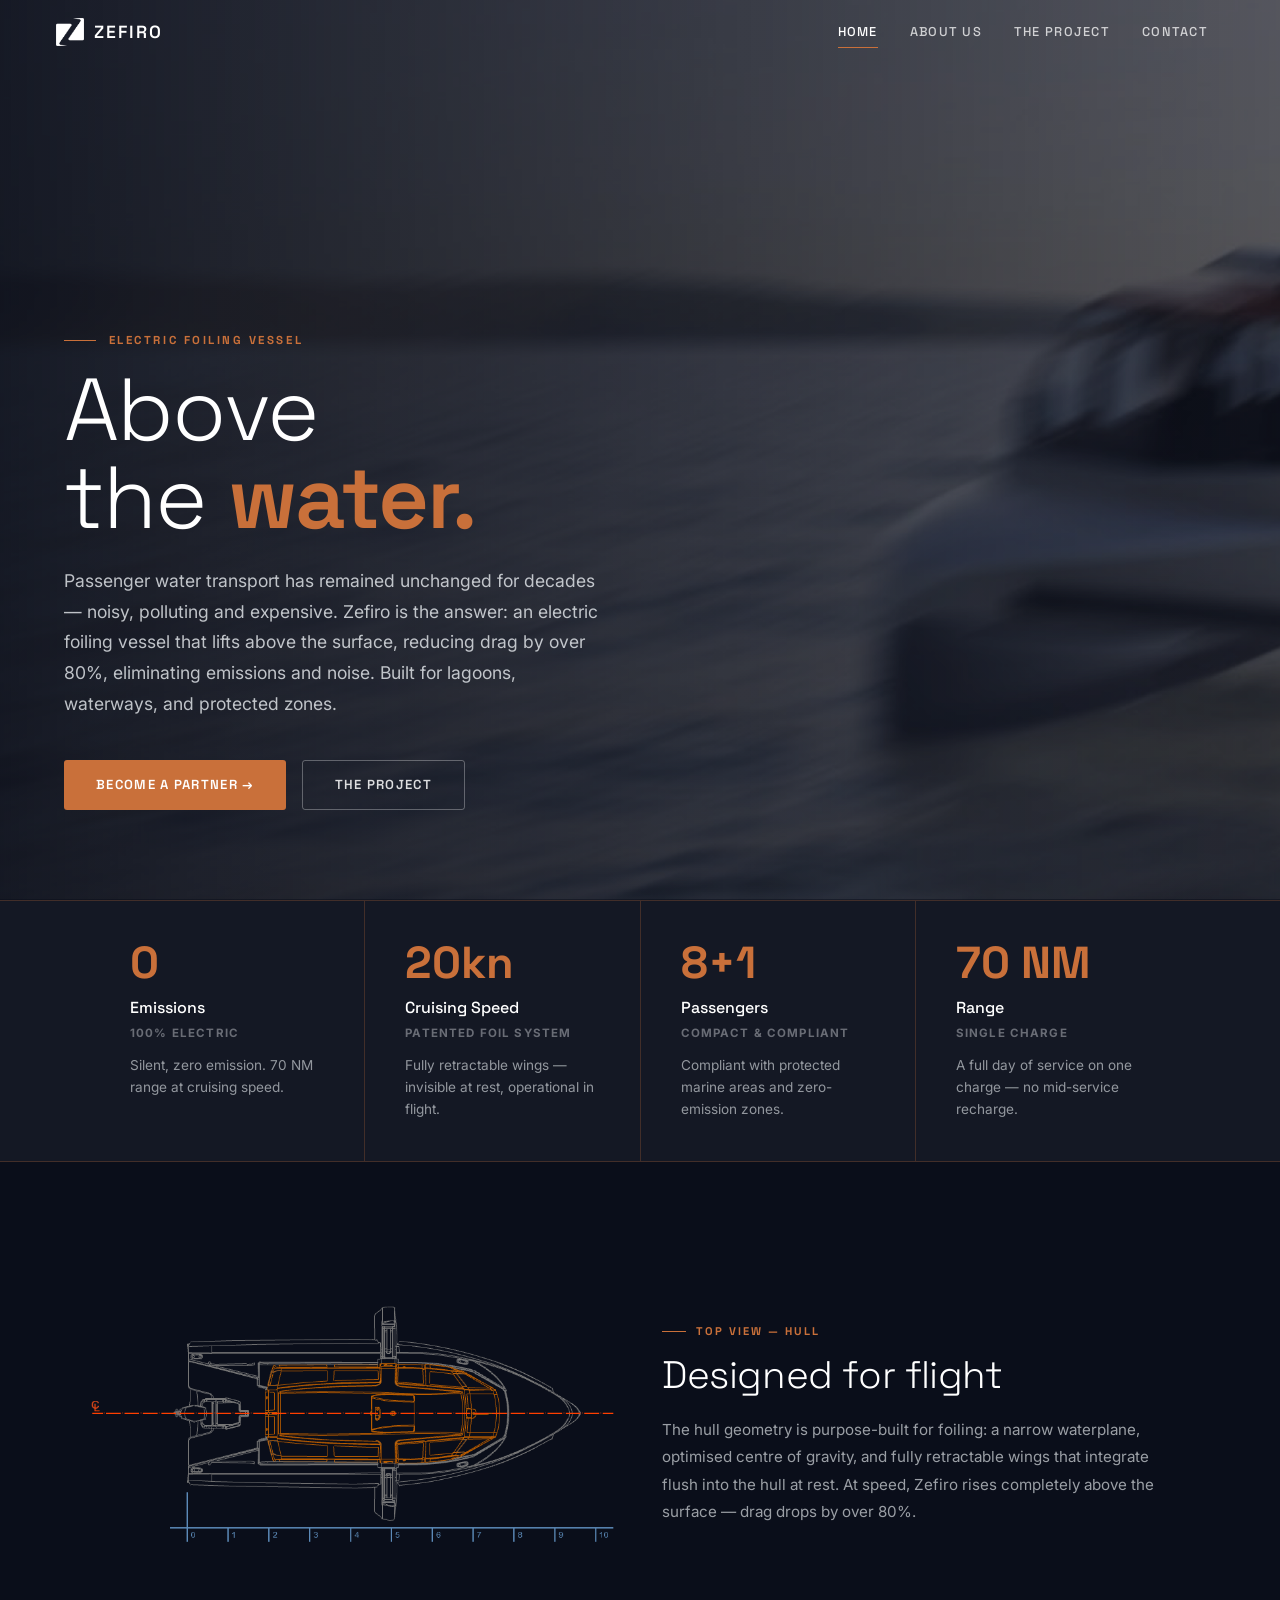
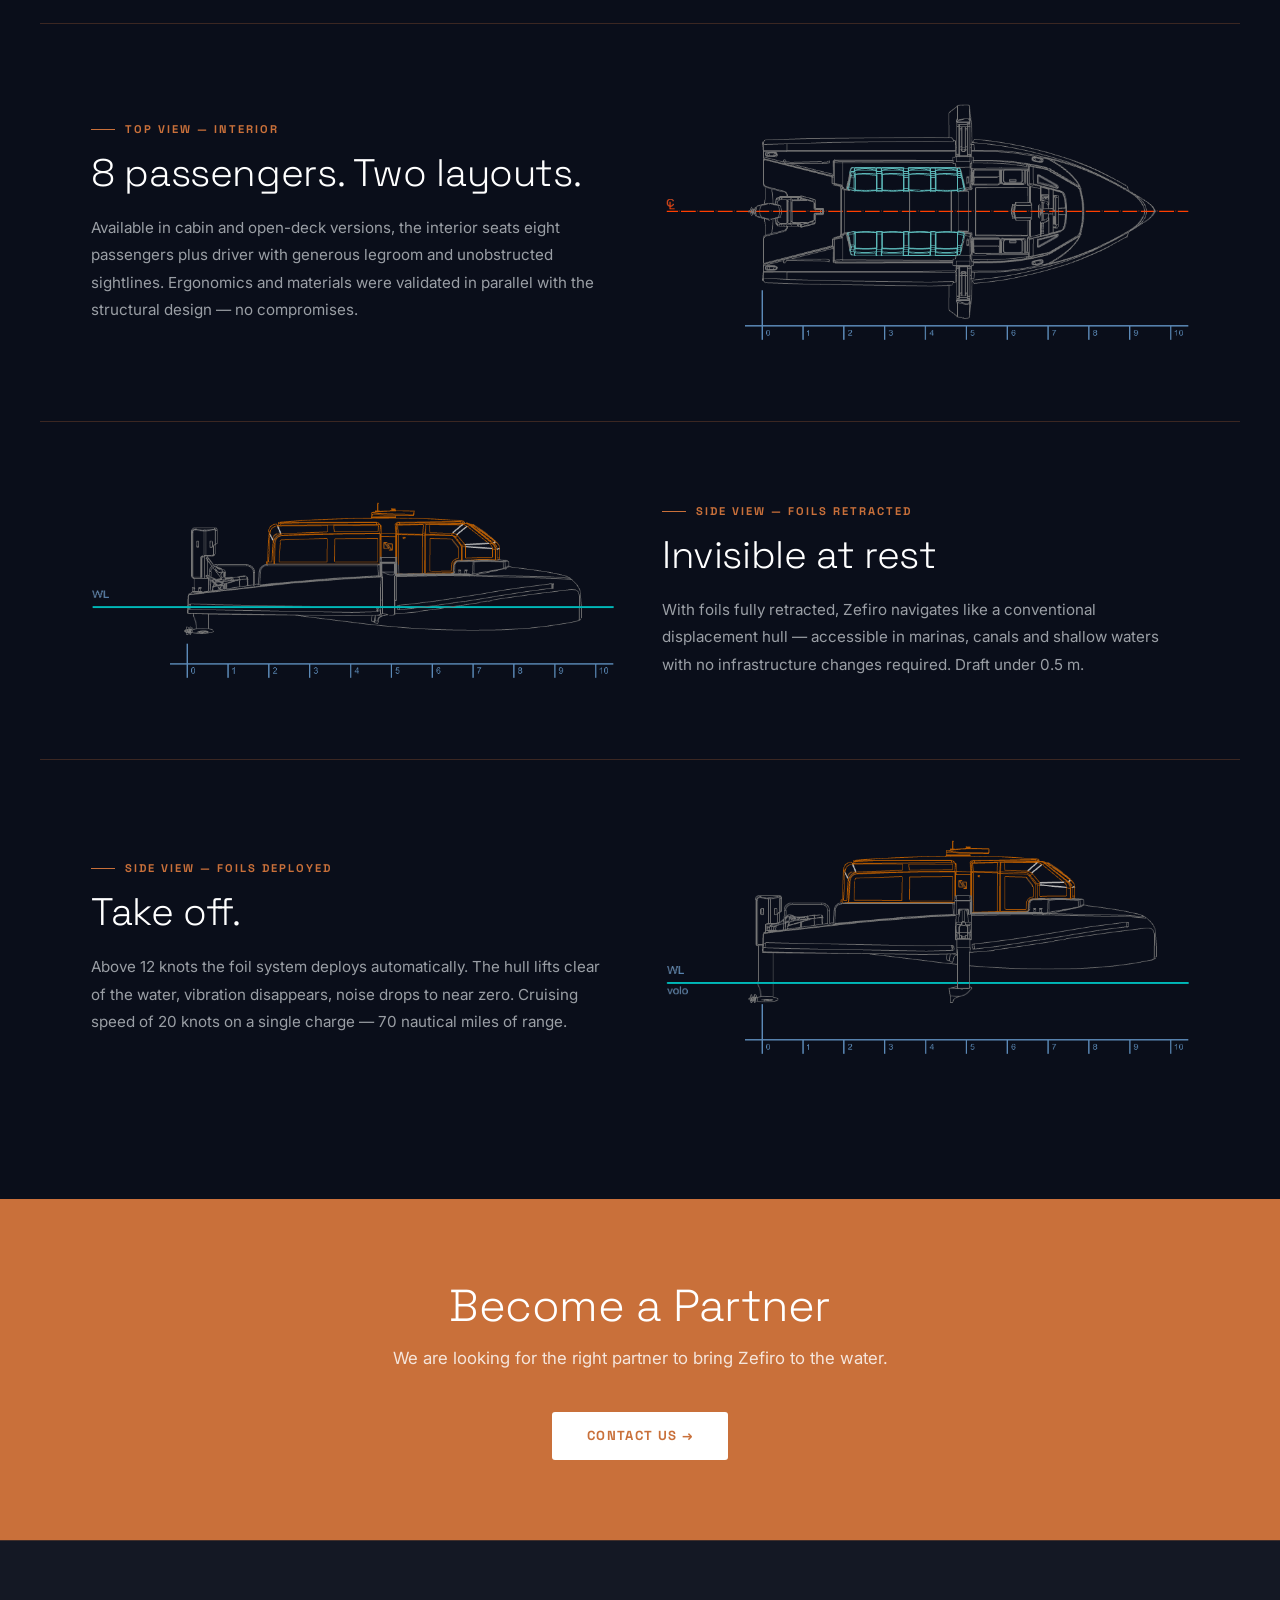
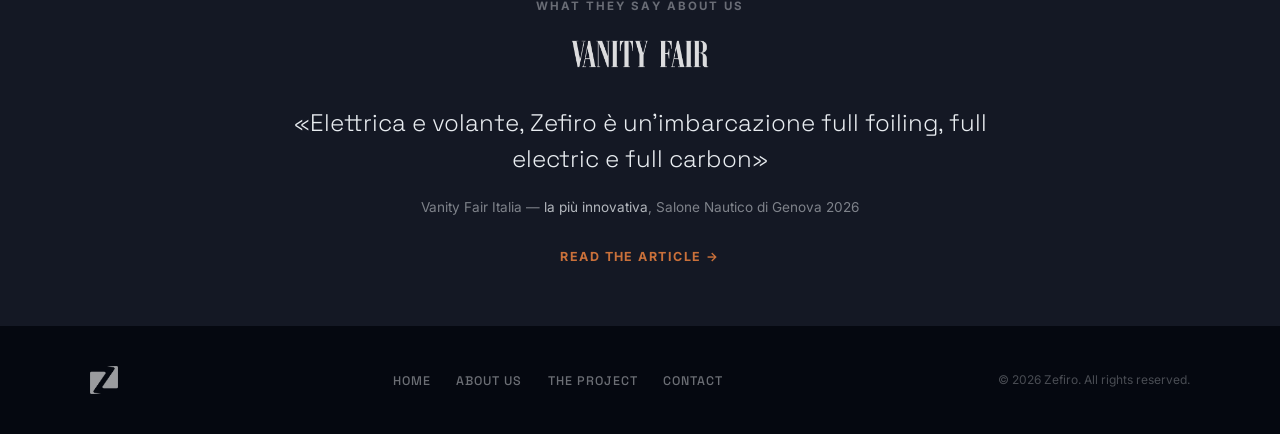
==== commit cd538338: "add Vanity Fair press band to every page and a Genoa debut gallery The press band sits above the foo" ====
--- a/index.htm
+++ b/index.htm
@@ -166,6 +166,18 @@
         </div>
     </div>
 
+    <section class="z-press">
+        <p class="z-press-label">What they say about us</p>
+        <a class="z-press-logo" href="https://www.vanityfair.it/article/cosa-vedere-salone-nautico-di-genova-2026" target="_blank" rel="noopener">
+            <img src="images/logo-vanityfair.png" alt="Vanity Fair Italia">
+        </a>
+        <p class="z-press-quote">&laquo;Elettrica e volante, Zefiro &egrave; un&rsquo;imbarcazione full foiling,
+            full electric e full carbon&raquo;</p>
+        <p class="z-press-source">Vanity Fair Italia &mdash; <em>la pi&ugrave; innovativa</em>,
+            Salone Nautico di Genova 2026</p>
+        <a class="z-press-link" href="https://www.vanityfair.it/article/cosa-vedere-salone-nautico-di-genova-2026" target="_blank" rel="noopener">Read the article &rarr;</a>
+    </section>
+
     <footer class="z-footer">
         <div class="z-footer-inner">
             <img src="images/logo-w.png" alt="Zefiro">
--- a/custom.css
+++ b/custom.css
@@ -1591,3 +1591,144 @@
   padding-top: var(--z-nav-h);
 }
 
+
+/* =============================================
+   PRESS BAND — "What they say about us"
+   Fascia sopra il footer, presente su tutte le pagine.
+   ============================================= */
+.z-press {
+  background: var(--z-mid);
+  border-top: 1px solid var(--z-line);
+  padding: 3.5rem 1.5rem;
+  text-align: center;
+}
+
+.z-press-label {
+  font-size: 0.72rem;
+  font-weight: 700;
+  letter-spacing: 0.18em;
+  text-transform: uppercase;
+  color: rgba(232, 236, 240, 0.4);
+  margin: 0 0 1.5rem;
+}
+
+.z-press-logo {
+  display: inline-block;
+  margin-bottom: 1.75rem;
+}
+
+.z-press-logo img {
+  height: 30px;
+  width: auto;
+  opacity: 0.85;
+  transition: opacity 0.25s ease;
+}
+
+.z-press-logo:hover img { opacity: 1; }
+
+.z-press-quote {
+  font-family: 'Space Grotesk', sans-serif;
+  font-size: clamp(1.05rem, 2.2vw, 1.5rem);
+  font-weight: 300;
+  line-height: 1.5;
+  color: var(--z-slate);
+  max-width: 760px;
+  margin: 0 auto 1.25rem;
+}
+
+.z-press-source {
+  font-size: 0.85rem;
+  color: rgba(232, 236, 240, 0.5);
+  margin: 0 0 1.5rem;
+}
+
+.z-press-source em { font-style: normal; color: rgba(232, 236, 240, 0.75); }
+
+.z-press-link {
+  display: inline-block;
+  font-size: 0.78rem;
+  font-weight: 700;
+  letter-spacing: 0.12em;
+  text-transform: uppercase;
+  color: var(--z-copper);
+  text-decoration: none;
+  border-bottom: 1px solid transparent;
+  padding-bottom: 2px;
+  transition: border-color 0.25s ease;
+}
+
+.z-press-link:hover {
+  color: var(--z-copper);
+  border-bottom-color: var(--z-copper);
+}
+
+@media (max-width: 767px) {
+  .z-press { padding: 2.75rem 1.25rem; }
+  .z-press-logo img { height: 24px; }
+}
+
+/* =============================================
+   PRESS GALLERY (theproject.htm)
+   ============================================= */
+.z-debut {
+  background: var(--z-night);
+  padding: 5rem 1.5rem 4rem;
+  border-top: 1px solid var(--z-line);
+}
+
+.z-debut-head {
+  max-width: 760px;
+  margin: 0 auto 3rem;
+  text-align: center;
+}
+
+.z-debut-label {
+  font-size: 0.72rem;
+  font-weight: 700;
+  letter-spacing: 0.18em;
+  text-transform: uppercase;
+  color: var(--z-copper);
+  margin: 0 0 0.9rem;
+}
+
+.z-debut-title {
+  font-size: clamp(1.8rem, 4vw, 2.6rem);
+  margin: 0 0 1rem;
+  color: #fff;
+}
+
+.z-debut-body {
+  color: rgba(232, 236, 240, 0.65);
+  margin: 0;
+}
+
+.z-debut-grid {
+  display: grid;
+  grid-template-columns: repeat(3, 1fr);
+  gap: 1.5rem;
+  max-width: 1300px;
+  margin: 0 auto;
+}
+
+.z-debut-shot { margin: 0; }
+
+.z-debut-shot img {
+  width: 100%;
+  height: 100%;
+  aspect-ratio: 16 / 9;
+  object-fit: cover;
+  border: 1px solid var(--z-line);
+}
+
+.z-debut-shot figcaption {
+  font-size: 0.78rem;
+  letter-spacing: 0.08em;
+  text-transform: uppercase;
+  color: rgba(232, 236, 240, 0.45);
+  margin-top: 0.75rem;
+}
+
+@media (max-width: 991px) {
+  .z-debut-grid { grid-template-columns: 1fr; gap: 2rem; }
+  .z-debut { padding: 3.5rem 1.25rem 3rem; }
+}
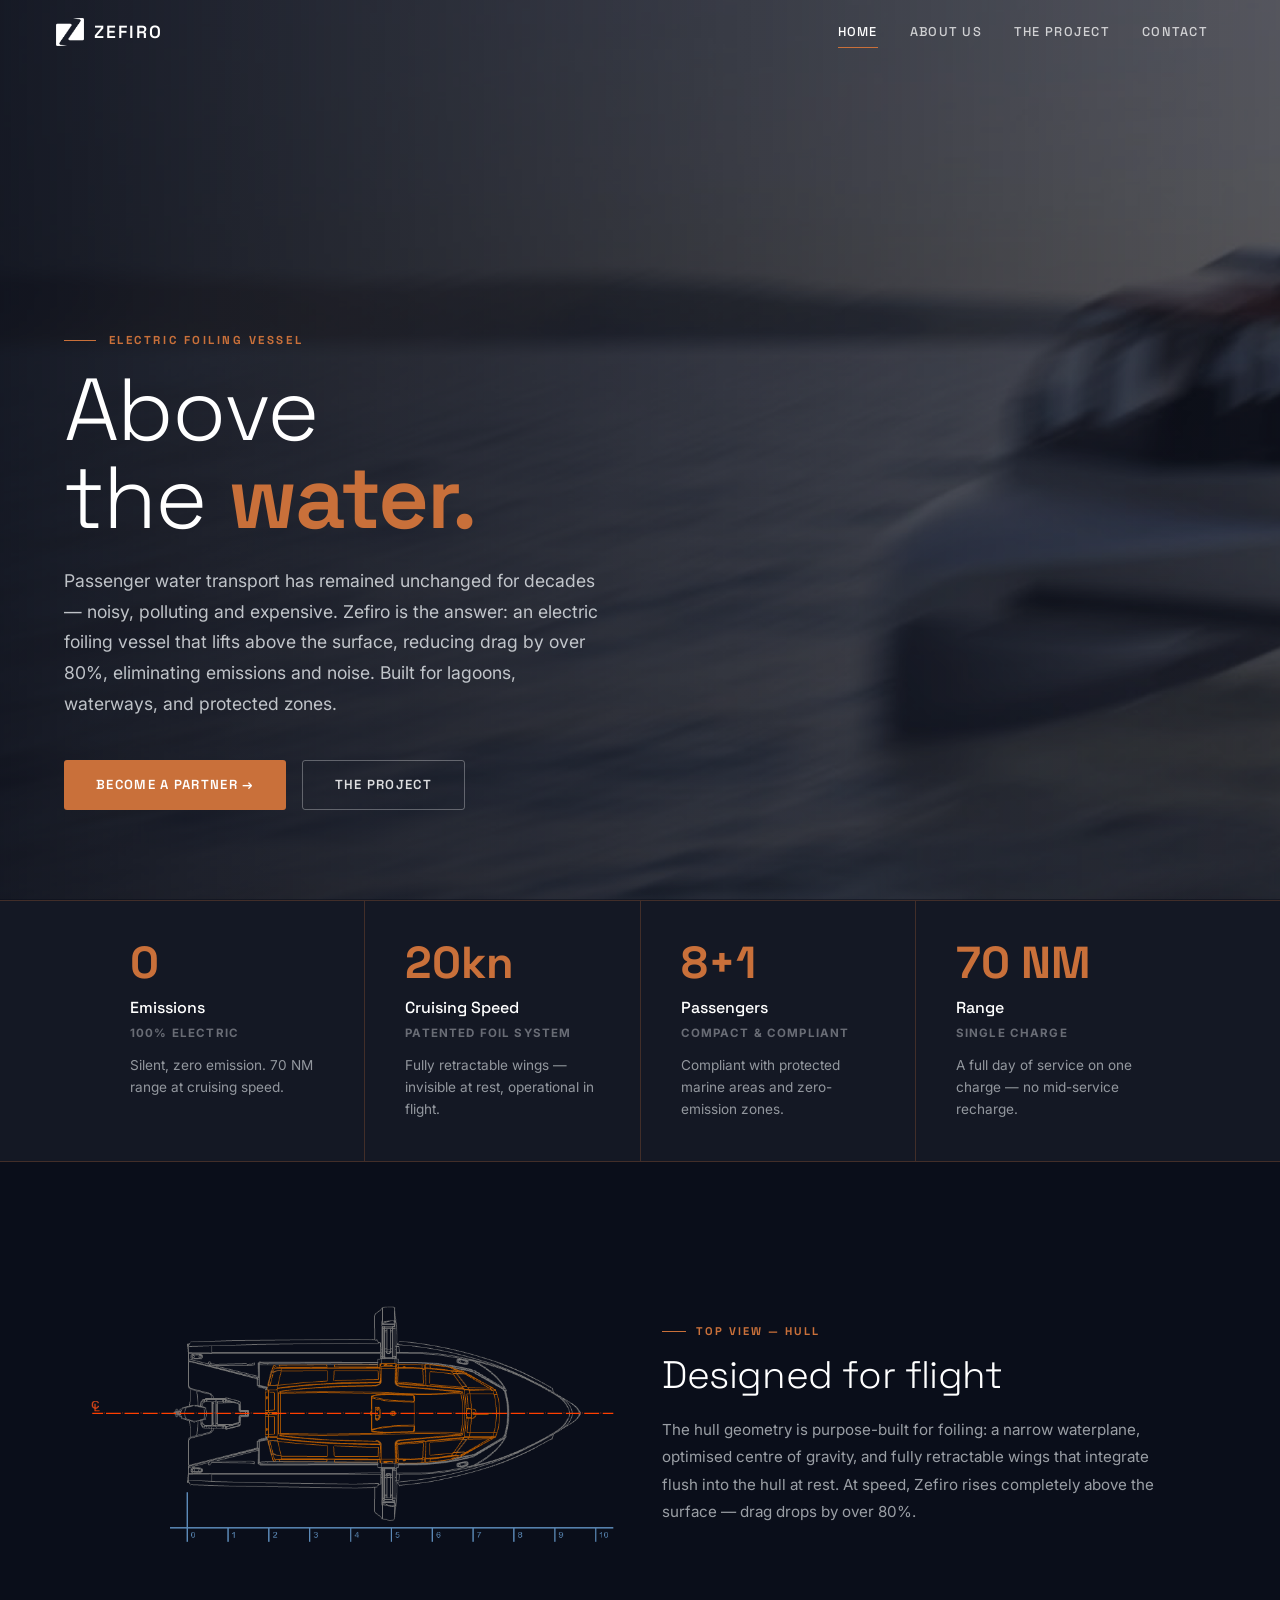
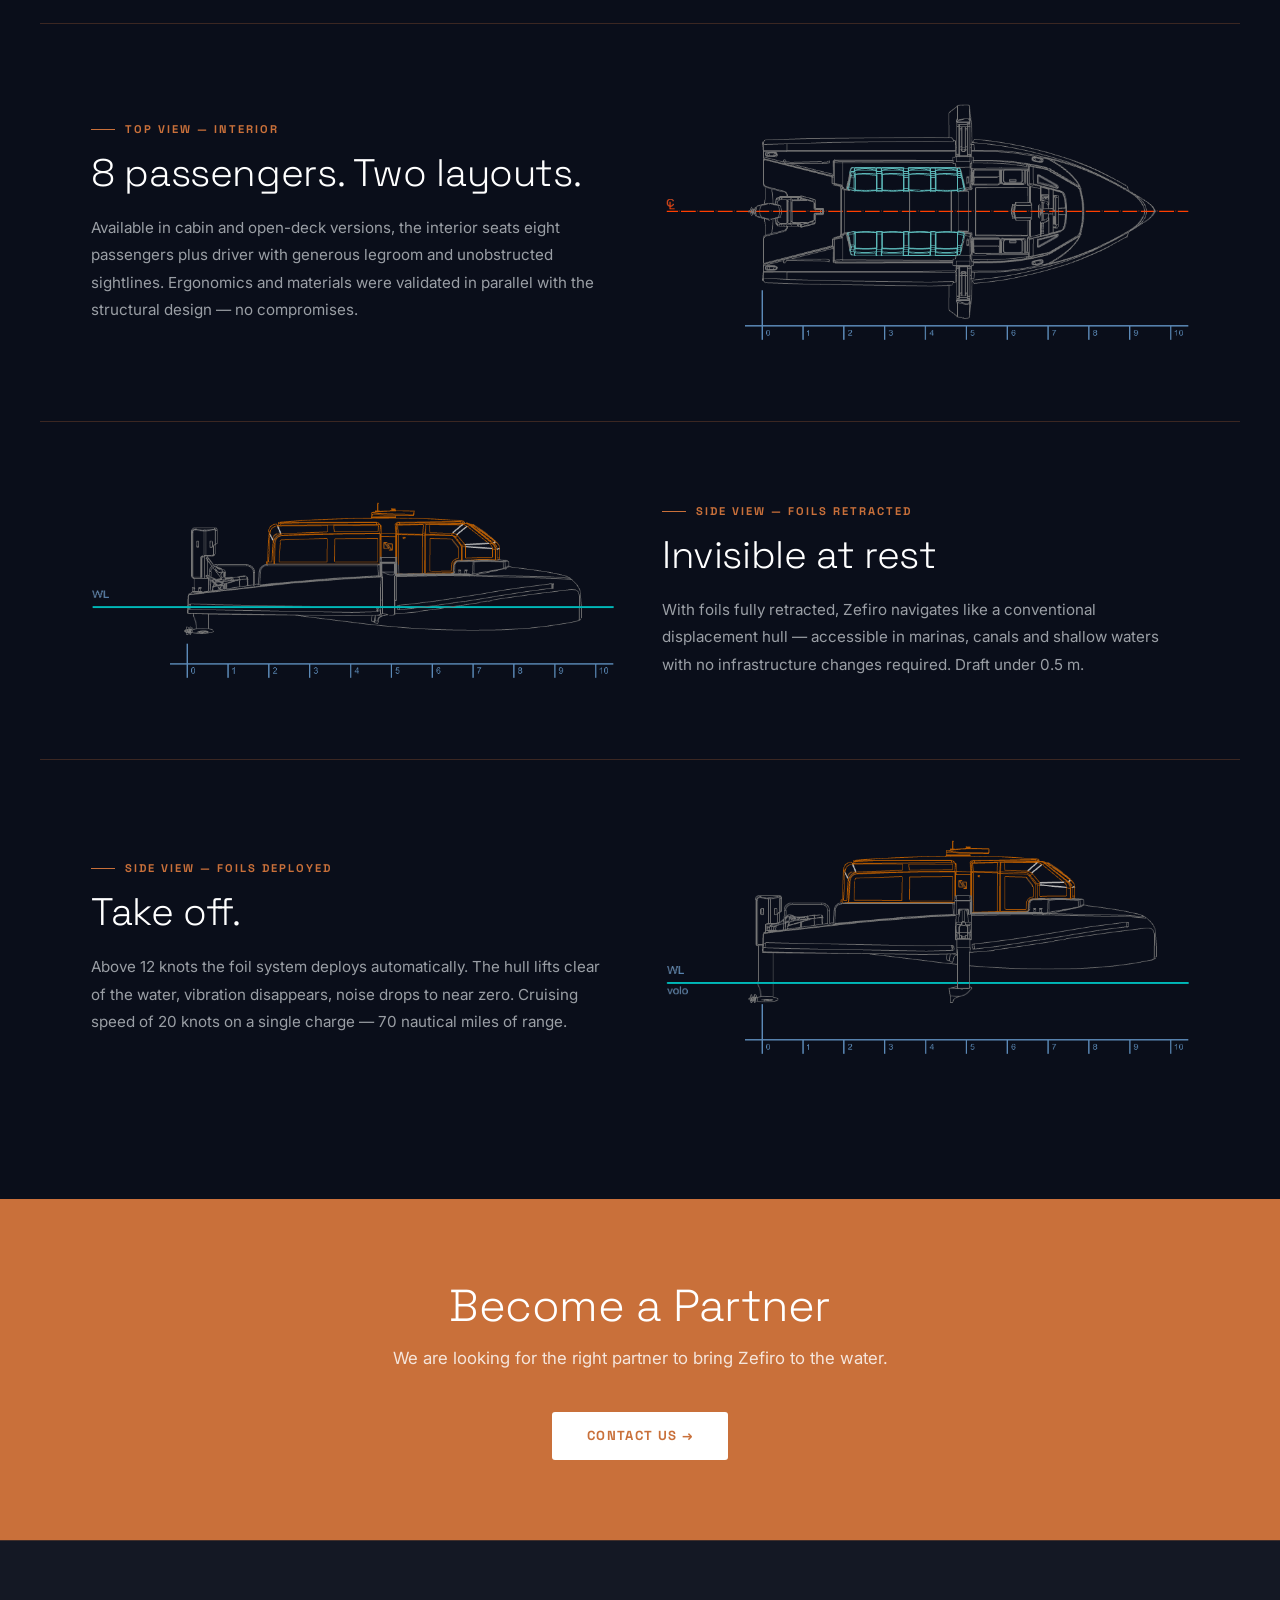
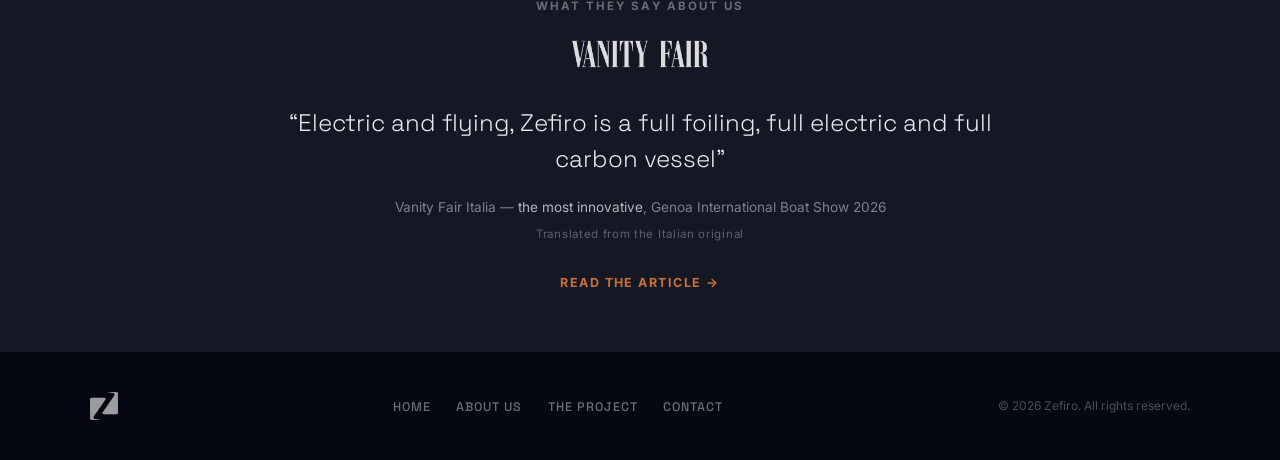
==== commit 9844c758: "put the press band in English, in line with the rest of the site The quote, the source line and the " ====
--- a/index.htm
+++ b/index.htm
@@ -171,10 +171,11 @@
         <a class="z-press-logo" href="https://www.vanityfair.it/article/cosa-vedere-salone-nautico-di-genova-2026" target="_blank" rel="noopener">
             <img src="images/logo-vanityfair.png" alt="Vanity Fair Italia">
         </a>
-        <p class="z-press-quote">&laquo;Elettrica e volante, Zefiro &egrave; un&rsquo;imbarcazione full foiling,
-            full electric e full carbon&raquo;</p>
-        <p class="z-press-source">Vanity Fair Italia &mdash; <em>la pi&ugrave; innovativa</em>,
-            Salone Nautico di Genova 2026</p>
+        <p class="z-press-quote">&ldquo;Electric and flying, Zefiro is a full foiling,
+            full electric and full carbon vessel&rdquo;</p>
+        <p class="z-press-source">Vanity Fair Italia &mdash; <em>the most innovative</em>,
+            Genoa International Boat Show 2026<br>
+            <span class="z-press-note">Translated from the Italian original</span></p>
         <a class="z-press-link" href="https://www.vanityfair.it/article/cosa-vedere-salone-nautico-di-genova-2026" target="_blank" rel="noopener">Read the article &rarr;</a>
     </section>
 
--- a/custom.css
+++ b/custom.css
@@ -372,9 +372,9 @@
 }
 
 @media (max-width: 767px) {
-  /* Su mobile la fascia è una striscia scorrevole: max-content impedisce alle card
-     di comprimersi, così restano leggibili e si scorrono di lato. Su desktop invece
-     devono starci tutte dentro i 1100px, quindi max-content vale solo qui. */
+  /* On mobile the strip scrolls sideways: max-content keeps the cards from
+     collapsing so they stay readable. On desktop they must all fit inside
+     the 1100px the layout was built for, so max-content applies only here. */
   .z-stats-inner { min-width: max-content; }
   .z-stat { min-width: 60vw; padding: 1.75rem 1.5rem; }
   .z-stats { position: relative; }
@@ -1594,7 +1594,7 @@
 
 /* =============================================
    PRESS BAND — "What they say about us"
-   Fascia sopra il footer, presente su tutte le pagine.
+   Sits above the footer on every page.
    ============================================= */
 .z-press {
   background: var(--z-mid);
@@ -1644,6 +1644,14 @@
 
 .z-press-source em { font-style: normal; color: rgba(232, 236, 240, 0.75); }
 
+.z-press-note {
+  display: inline-block;
+  margin-top: 0.4rem;
+  font-size: 0.72rem;
+  letter-spacing: 0.06em;
+  color: rgba(232, 236, 240, 0.35);
+}
+
 .z-press-link {
   display: inline-block;
   font-size: 0.78rem;
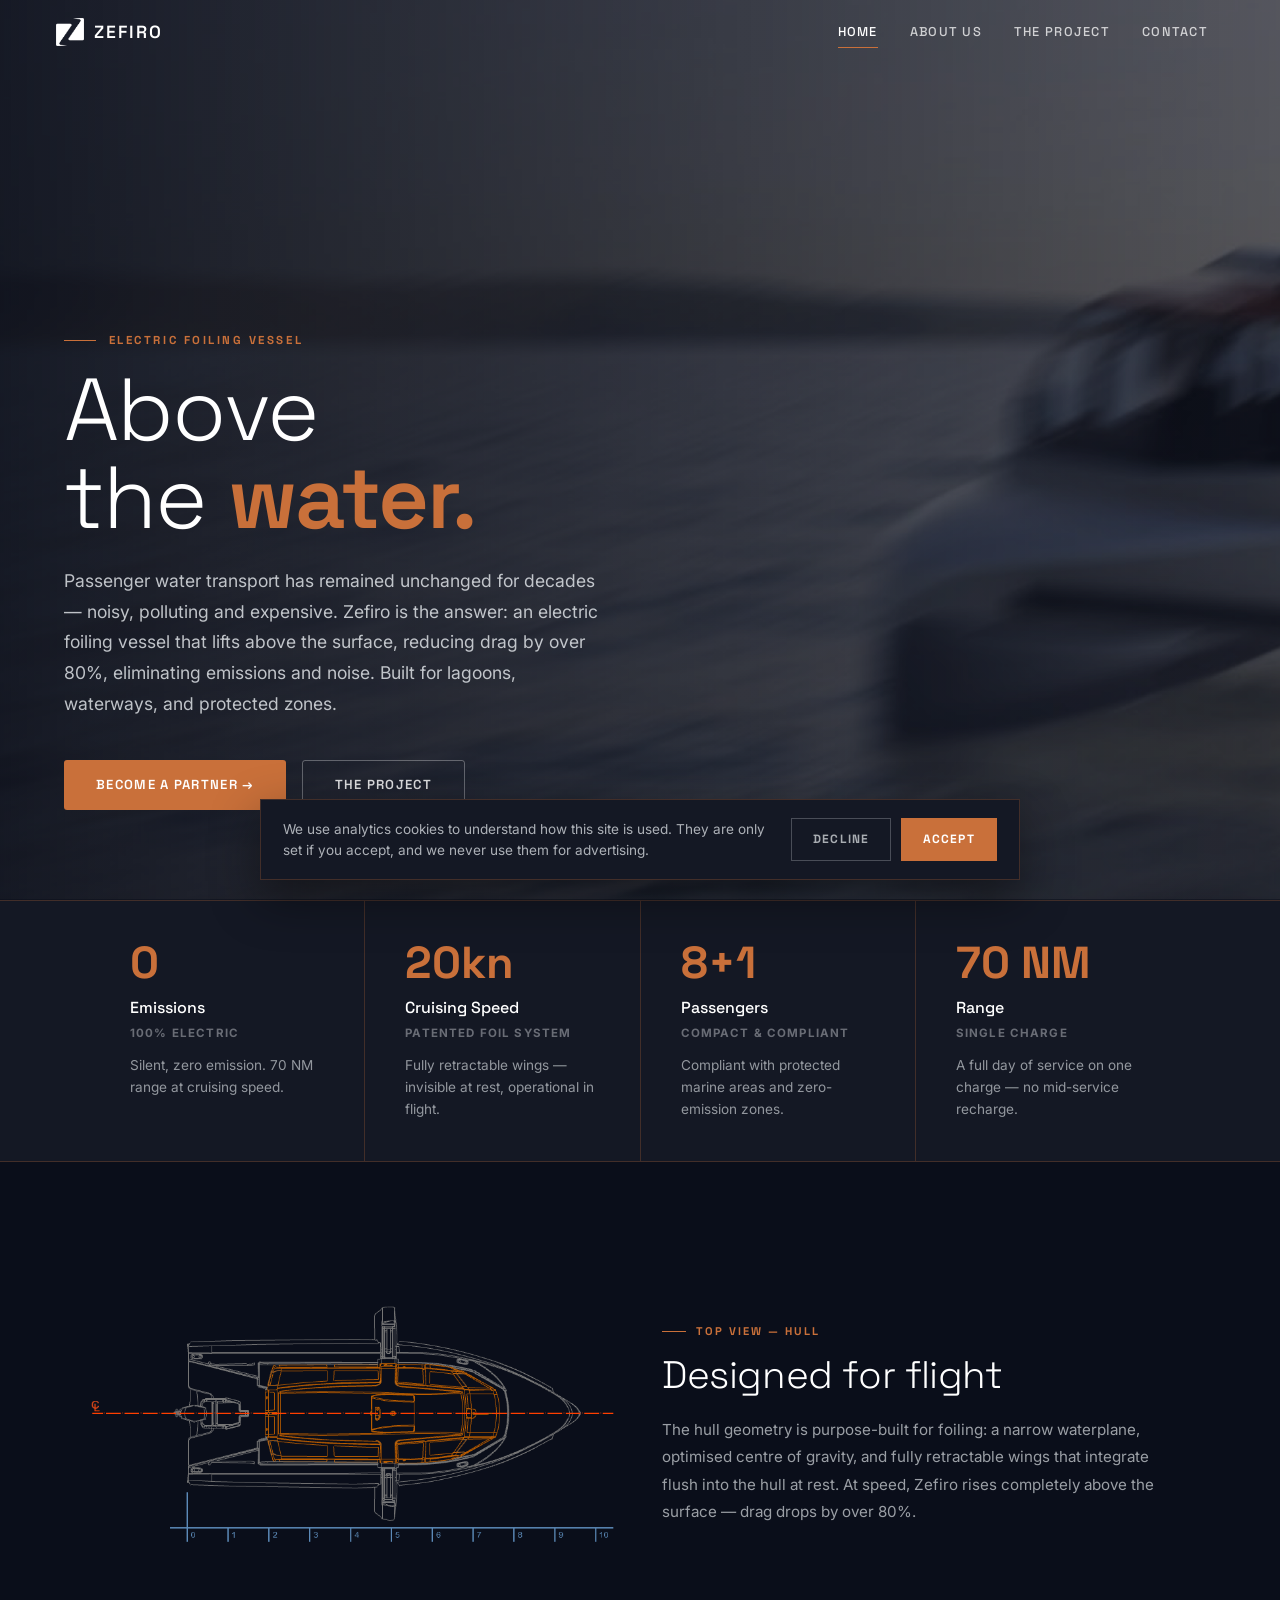
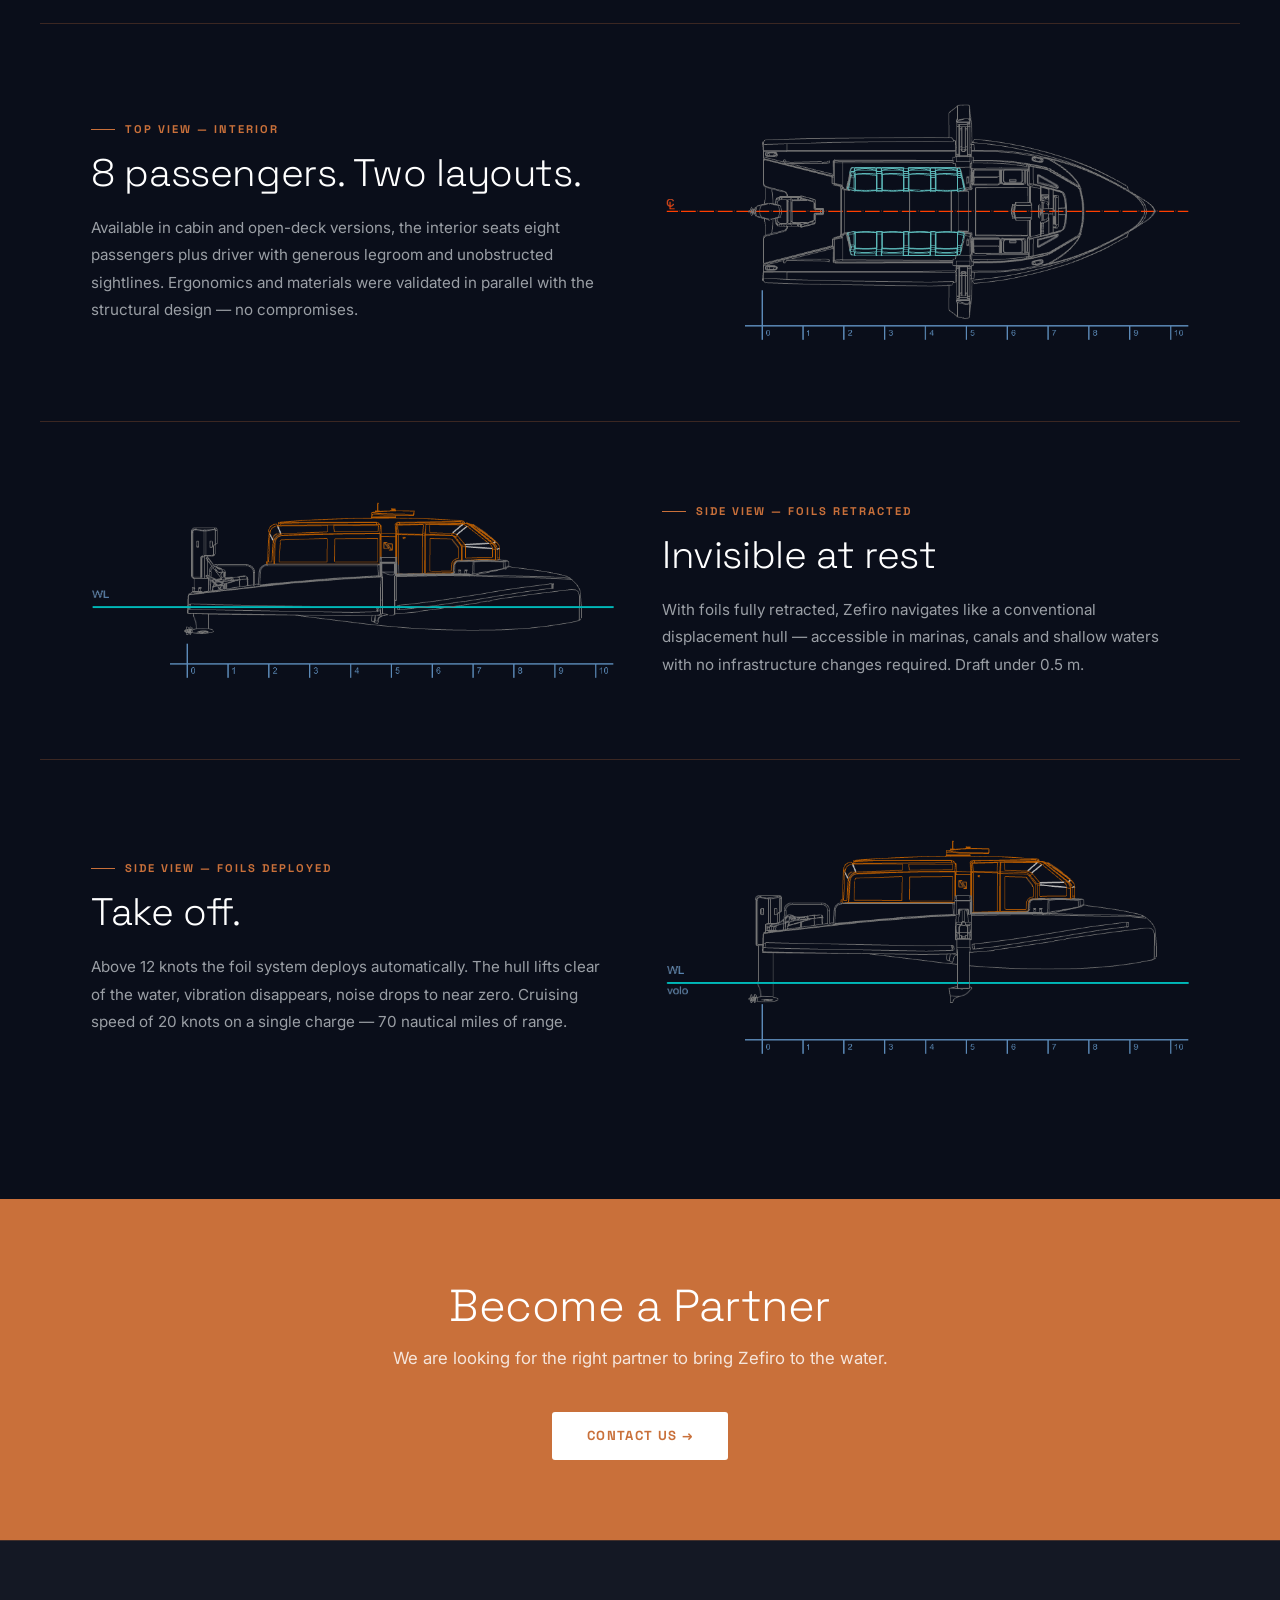
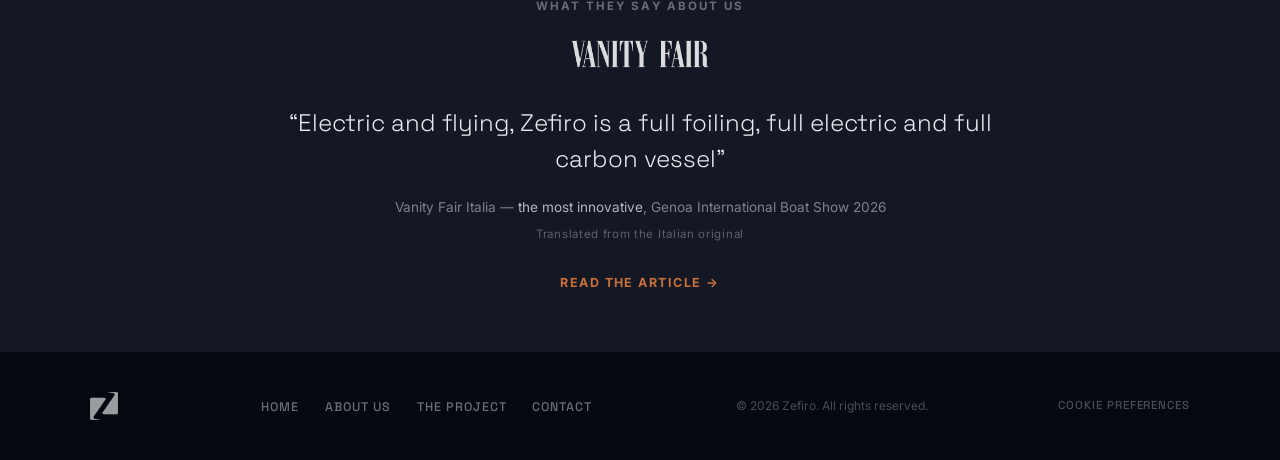
==== commit f5277b12: "let visitors reopen the cookie choice from the footer Declining was final: the bar never came back a" ====
--- a/index.htm
+++ b/index.htm
@@ -189,6 +189,7 @@
                 <li><a href="contact.htm">Contact</a></li>
             </ul>
             <span class="z-footer-copy">&copy; 2026 Zefiro. All rights reserved.</span>
+            <button type="button" class="z-footer-prefs" data-cookie-preferences hidden>Cookie preferences</button>
         </div>
     </footer>
 
@@ -196,5 +197,6 @@
         integrity="sha384-FKyoEForCGlyvwx9Hj09JcYn3nv7wiPVlz7YYwJrWVcXK/BmnVDxM+D2scQbITxI"
         crossorigin="anonymous"></script>
     <script src="animations.js"></script>
+    <script src="analytics.js"></script>
 </body>
 </html>
--- a/custom.css
+++ b/custom.css
@@ -1740,3 +1740,192 @@
   .z-debut-grid { grid-template-columns: 1fr; gap: 2rem; }
   .z-debut { padding: 3.5rem 1.25rem 3rem; }
 }
+
+/* =============================================
+   CONSENT BAR (analytics.js)
+   ============================================= */
+.z-consent {
+  position: fixed;
+  left: 50%;
+  bottom: 1.25rem;
+  transform: translateX(-50%) translateY(140%);
+  z-index: 1080;
+  width: min(760px, calc(100vw - 2rem));
+  display: flex;
+  align-items: center;
+  gap: 1.5rem;
+  padding: 1.1rem 1.4rem;
+  background: var(--z-mid);
+  border: 1px solid var(--z-line);
+  box-shadow: 0 18px 50px rgba(0, 0, 0, 0.45);
+  opacity: 0;
+  transition: transform 0.35s ease, opacity 0.35s ease;
+}
+
+.z-consent.visible {
+  transform: translateX(-50%) translateY(0);
+  opacity: 1;
+}
+
+.z-consent-text {
+  margin: 0;
+  font-size: 0.85rem;
+  line-height: 1.55;
+  color: rgba(232, 236, 240, 0.72);
+}
+
+.z-consent-actions {
+  display: flex;
+  gap: 0.6rem;
+  flex-shrink: 0;
+}
+
+.z-consent-btn {
+  font-family: 'Space Grotesk', sans-serif;
+  font-size: 0.75rem;
+  font-weight: 700;
+  letter-spacing: 0.1em;
+  text-transform: uppercase;
+  padding: 0.7rem 1.3rem;
+  border: 1px solid var(--z-copper);
+  background: var(--z-copper);
+  color: #fff;
+  cursor: pointer;
+  transition: opacity 0.2s ease;
+}
+
+.z-consent-btn:hover { opacity: 0.85; }
+
+.z-consent-btn--ghost {
+  background: transparent;
+  color: rgba(232, 236, 240, 0.7);
+  border-color: rgba(232, 236, 240, 0.25);
+}
+
+.z-consent-btn--ghost:hover {
+  color: var(--z-slate);
+  border-color: rgba(232, 236, 240, 0.5);
+}
+
+@media (max-width: 767px) {
+  .z-consent {
+    flex-direction: column;
+    align-items: stretch;
+    gap: 1rem;
+    bottom: 0.75rem;
+  }
+  .z-consent-actions { justify-content: stretch; }
+  .z-consent-btn { flex: 1; }
+}
+
+/* =============================================
+   STATS GATE (stats.htm)
+   ============================================= */
+.z-gate {
+  min-height: 100vh;
+  display: flex;
+  align-items: center;
+  justify-content: center;
+  padding: 6rem 1.5rem 4rem;
+  background: var(--z-night);
+}
+
+.z-gate-inner {
+  width: 100%;
+  max-width: 540px;
+  text-align: center;
+}
+
+.z-gate-label {
+  font-size: 0.72rem;
+  font-weight: 700;
+  letter-spacing: 0.18em;
+  text-transform: uppercase;
+  color: var(--z-copper);
+  margin: 0 0 0.9rem;
+}
+
+.z-gate-title {
+  font-size: clamp(1.9rem, 4vw, 2.6rem);
+  color: #fff;
+  margin: 0 0 1rem;
+}
+
+.z-gate-body {
+  color: rgba(232, 236, 240, 0.6);
+  font-size: 0.92rem;
+  margin: 0 0 2.25rem;
+}
+
+.z-gate-panel {
+  border: 1px solid var(--z-line);
+  background: var(--z-mid);
+  padding: 2rem 1.75rem;
+  text-align: left;
+}
+
+.z-gate-row {
+  display: flex;
+  justify-content: space-between;
+  gap: 1rem;
+  padding: 0.7rem 0;
+  border-bottom: 1px solid rgba(232, 236, 240, 0.07);
+  font-size: 0.85rem;
+}
+
+.z-gate-row:last-of-type { border-bottom: none; }
+
+.z-gate-row dt {
+  color: rgba(232, 236, 240, 0.45);
+  margin: 0;
+}
+
+.z-gate-row dd {
+  color: var(--z-slate);
+  margin: 0;
+  text-align: right;
+}
+
+.z-gate-cta { margin-top: 1.75rem; text-align: center; }
+
+.z-gate-warn {
+  margin: 2rem 0 0;
+  padding: 1rem 1.1rem;
+  border-left: 2px solid var(--z-copper);
+  background: rgba(201, 112, 58, 0.07);
+  font-size: 0.8rem;
+  line-height: 1.6;
+  color: rgba(232, 236, 240, 0.6);
+  text-align: left;
+}
+
+.z-gate-back {
+  display: inline-block;
+  margin-top: 2rem;
+  font-size: 0.75rem;
+  letter-spacing: 0.12em;
+  text-transform: uppercase;
+  color: rgba(232, 236, 240, 0.4);
+  text-decoration: none;
+}
+
+.z-gate-back:hover { color: var(--z-slate); }
+
+/* Cookie preferences — footer, revealed by analytics.js when collection is on */
+.z-footer-prefs {
+  font-family: 'Space Grotesk', sans-serif;
+  font-size: 0.72rem;
+  font-weight: 500;
+  letter-spacing: 0.08em;
+  text-transform: uppercase;
+  color: rgba(232, 236, 240, 0.3);
+  background: none;
+  border: 0;
+  padding: 0;
+  cursor: pointer;
+  transition: color 0.2s ease;
+}
+
+.z-footer-prefs:hover { color: rgba(232, 236, 240, 0.7); }
+
+.z-footer-prefs[hidden] { display: none; }
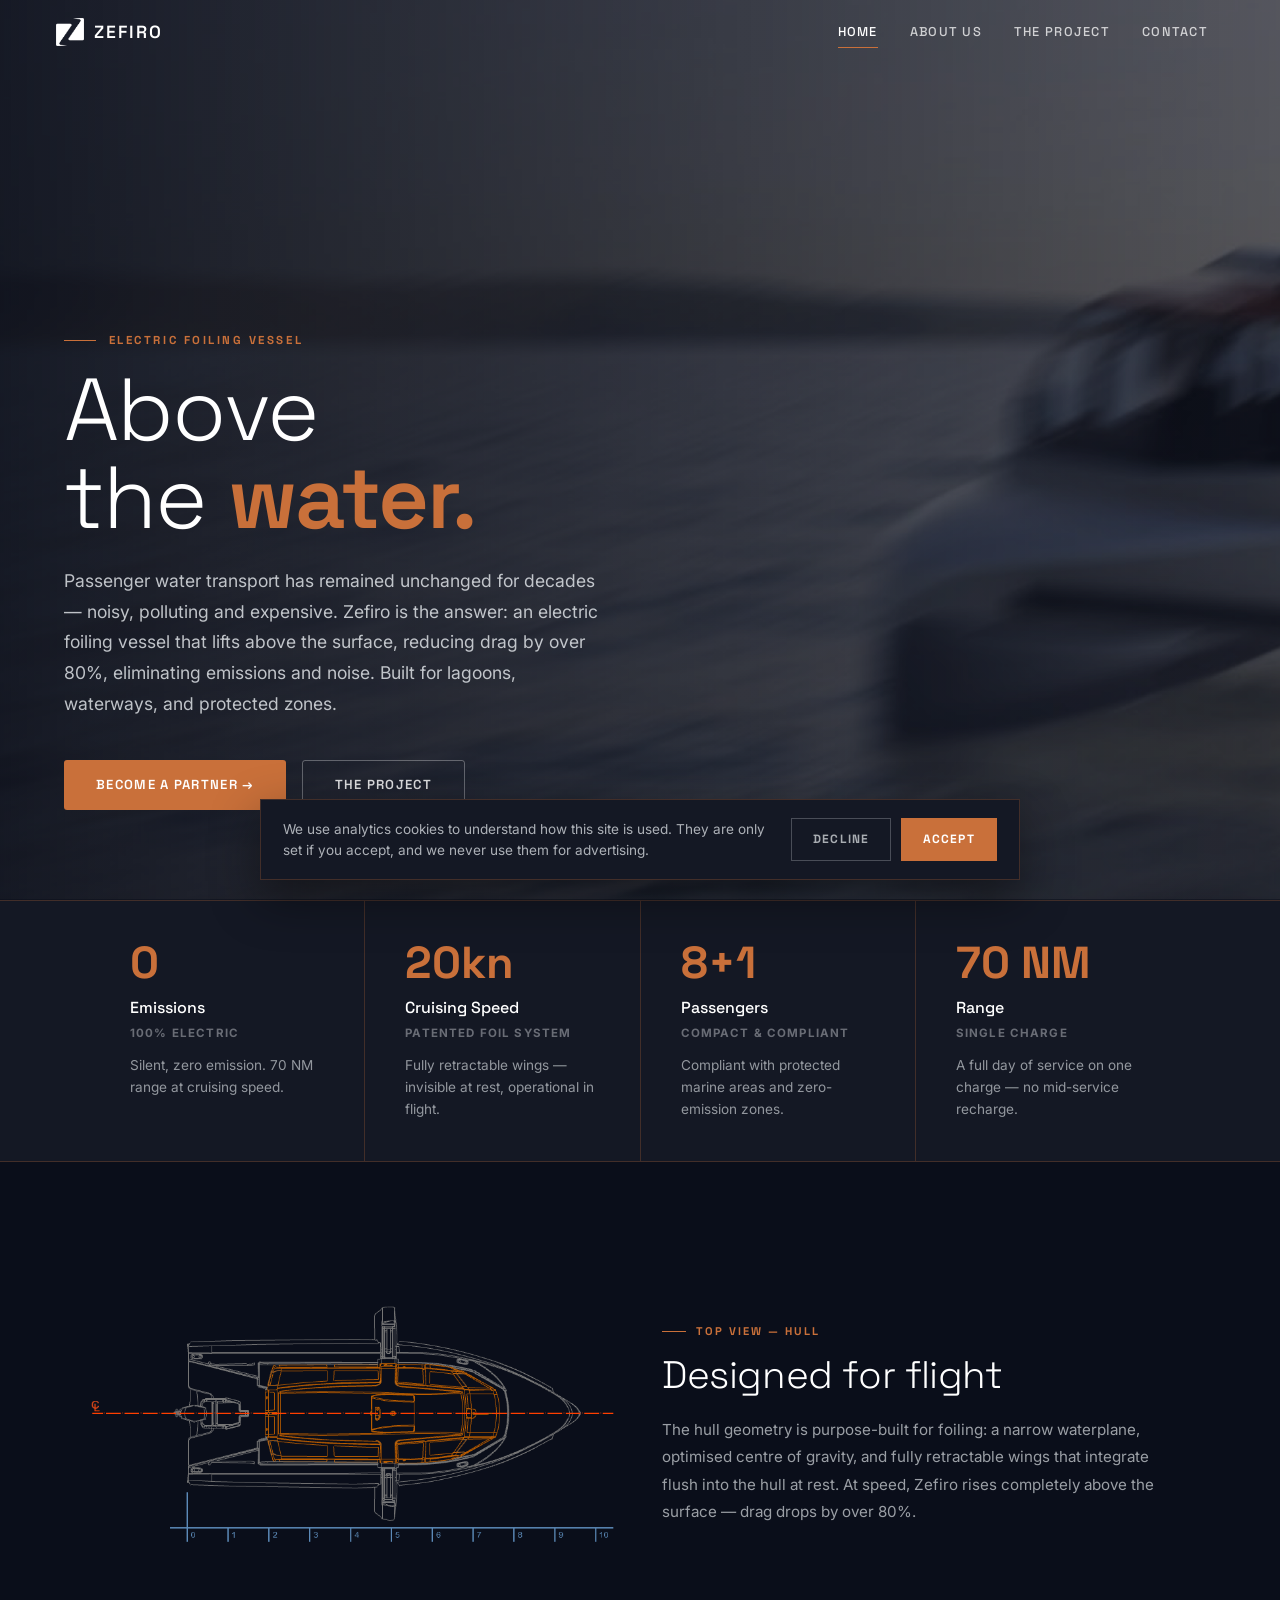
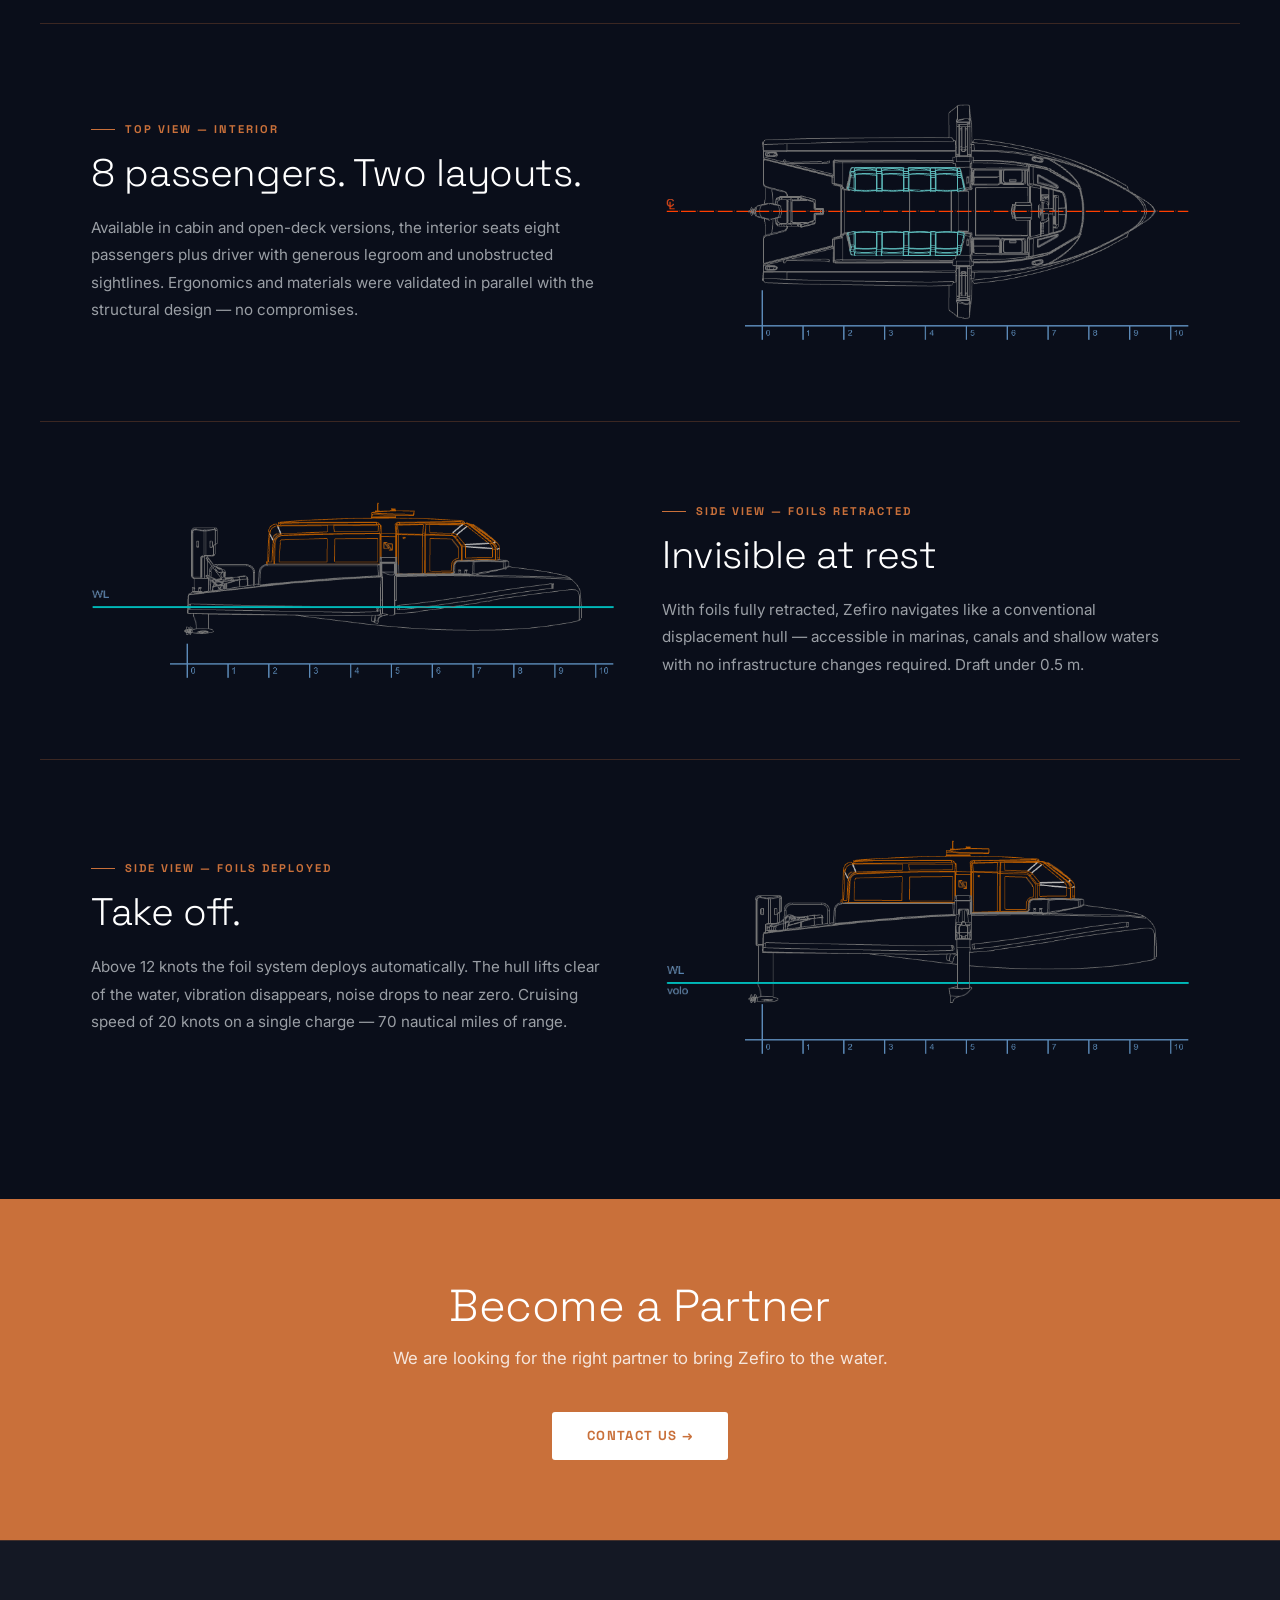
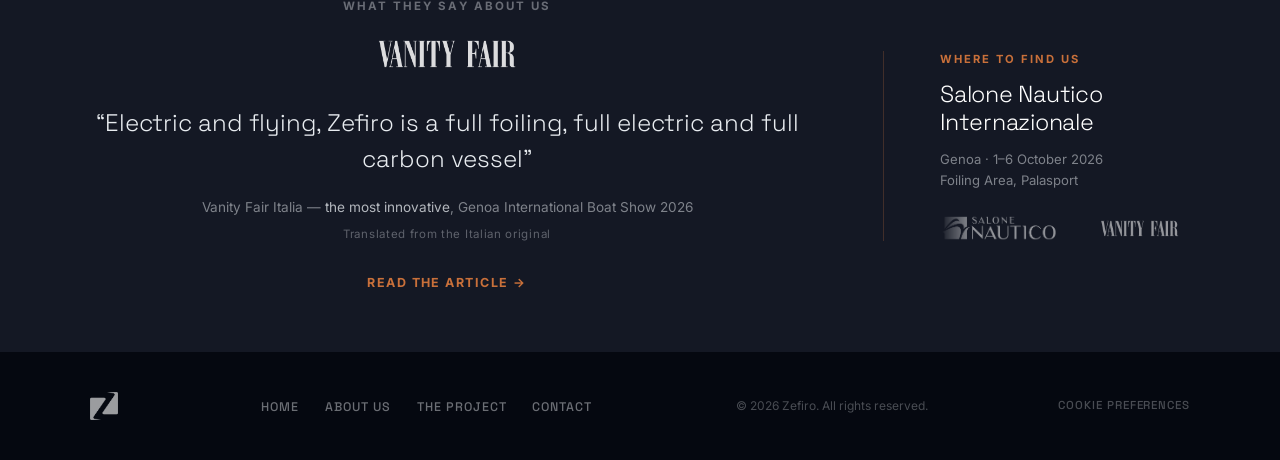
==== commit e7a345af: "add a Genoa boat show banner beside the press quote The press band becomes two columns: the Vanity F" ====
--- a/index.htm
+++ b/index.htm
@@ -167,16 +167,35 @@
     </div>
 
     <section class="z-press">
-        <p class="z-press-label">What they say about us</p>
-        <a class="z-press-logo" href="https://www.vanityfair.it/article/cosa-vedere-salone-nautico-di-genova-2026" target="_blank" rel="noopener">
-            <img src="images/logo-vanityfair.png" alt="Vanity Fair Italia">
-        </a>
-        <p class="z-press-quote">&ldquo;Electric and flying, Zefiro is a full foiling,
-            full electric and full carbon vessel&rdquo;</p>
-        <p class="z-press-source">Vanity Fair Italia &mdash; <em>the most innovative</em>,
-            Genoa International Boat Show 2026<br>
-            <span class="z-press-note">Translated from the Italian original</span></p>
-        <a class="z-press-link" href="https://www.vanityfair.it/article/cosa-vedere-salone-nautico-di-genova-2026" target="_blank" rel="noopener">Read the article &rarr;</a>
+      <div class="z-press-main">
+          <p class="z-press-label">What they say about us</p>
+          <a class="z-press-logo" href="https://www.vanityfair.it/article/cosa-vedere-salone-nautico-di-genova-2026" target="_blank" rel="noopener">
+              <img src="images/logo-vanityfair.png" alt="Vanity Fair Italia">
+          </a>
+          <p class="z-press-quote">&ldquo;Electric and flying, Zefiro is a full foiling,
+              full electric and full carbon vessel&rdquo;</p>
+          <p class="z-press-source">Vanity Fair Italia &mdash; <em>the most innovative</em>,
+              Genoa International Boat Show 2026<br>
+              <span class="z-press-note">Translated from the Italian original</span></p>
+          <a class="z-press-link" href="https://www.vanityfair.it/article/cosa-vedere-salone-nautico-di-genova-2026" target="_blank" rel="noopener">Read the article &rarr;</a>
+      </div>
+
+      <aside class="z-press-event">
+        <p class="z-press-event-label">Where to find us</p>
+        <h2 class="z-press-event-title">Salone Nautico<br>Internazionale</h2>
+        <p class="z-press-event-meta">Genoa &middot; 1&ndash;6 October 2026<br>Foiling Area, Palasport</p>
+
+        <div class="z-press-marquee" aria-hidden="true">
+          <div class="z-press-marquee-track">
+            <img src="images/logo-Salone-Nautico-orizz.png" alt="" class="z-press-marquee-salone">
+            <img src="images/logo-vanityfair.png" alt="" class="z-press-marquee-vf">
+            <img src="images/logo-Salone-Nautico-orizz.png" alt="" class="z-press-marquee-salone">
+            <img src="images/logo-vanityfair.png" alt="" class="z-press-marquee-vf">
+            <img src="images/logo-Salone-Nautico-orizz.png" alt="" class="z-press-marquee-salone">
+            <img src="images/logo-vanityfair.png" alt="" class="z-press-marquee-vf">
+          </div>
+        </div>
+      </aside>
     </section>
 
     <footer class="z-footer">
--- a/custom.css
+++ b/custom.css
@@ -1601,7 +1601,14 @@
   border-top: 1px solid var(--z-line);
   padding: 3.5rem 1.5rem;
   text-align: center;
-}
+
+  display: flex;
+  align-items: center;
+  justify-content: center;
+  gap: 3.5rem;
+}
+
+.z-press-main { flex: 1 1 560px; max-width: 760px; }
 
 .z-press-label {
   font-size: 0.72rem;
@@ -1929,3 +1936,96 @@
 .z-footer-prefs:hover { color: rgba(232, 236, 240, 0.7); }
 
 .z-footer-prefs[hidden] { display: none; }
+
+/* =============================================
+   EVENT BANNER — right-hand side of the press band
+   Transparent: no panel, only a rule separating it from the quote.
+   ============================================= */
+.z-press-event {
+  flex: 0 1 330px;
+  min-width: 0;
+  text-align: left;
+  padding-left: 3.5rem;
+  border-left: 1px solid var(--z-line);
+}
+
+.z-press-event-label {
+  font-size: 0.7rem;
+  font-weight: 700;
+  letter-spacing: 0.18em;
+  text-transform: uppercase;
+  color: var(--z-copper);
+  margin: 0 0 0.75rem;
+}
+
+.z-press-event-title {
+  font-family: 'Space Grotesk', sans-serif;
+  font-size: 1.45rem;
+  font-weight: 300;
+  line-height: 1.2;
+  color: #fff;
+  margin: 0 0 0.75rem;
+}
+
+.z-press-event-meta {
+  font-size: 0.82rem;
+  line-height: 1.6;
+  color: rgba(232, 236, 240, 0.5);
+  margin: 0 0 1.5rem;
+}
+
+/* Scrolling logos. The track holds the pair three times over and shifts by
+   exactly one third, so the loop has no visible seam. */
+.z-press-marquee {
+  overflow: hidden;
+  mask-image: linear-gradient(to right, transparent, #000 12%, #000 88%, transparent);
+  -webkit-mask-image: linear-gradient(to right, transparent, #000 12%, #000 88%, transparent);
+}
+
+.z-press-marquee-track {
+  display: flex;
+  align-items: center;
+  gap: 2.5rem;
+  width: max-content;
+  animation: z-press-scroll 18s linear infinite;
+}
+
+.z-press-marquee-track img {
+  opacity: 0.55;
+  flex-shrink: 0;
+}
+
+.z-press-marquee-salone {
+  height: 26px;
+  width: auto;
+  filter: brightness(0) invert(1);   /* navy artwork on a dark band */
+}
+
+.z-press-marquee-vf {
+  height: 17px;
+  width: auto;
+}
+
+@keyframes z-press-scroll {
+  from { transform: translateX(0); }
+  to   { transform: translateX(calc(-100% / 3)); }
+}
+
+@media (prefers-reduced-motion: reduce) {
+  .z-press-marquee-track { animation: none; }
+}
+
+@media (max-width: 991px) {
+  .z-press { flex-direction: column; gap: 2.5rem; }
+  .z-press-main { flex: 1 1 auto; }
+  .z-press-event {
+    flex: 1 1 auto;
+    width: 100%;
+    max-width: 420px;
+    text-align: center;
+    padding-left: 0;
+    padding-top: 2.5rem;
+    border-left: none;
+    border-top: 1px solid var(--z-line);
+  }
+}
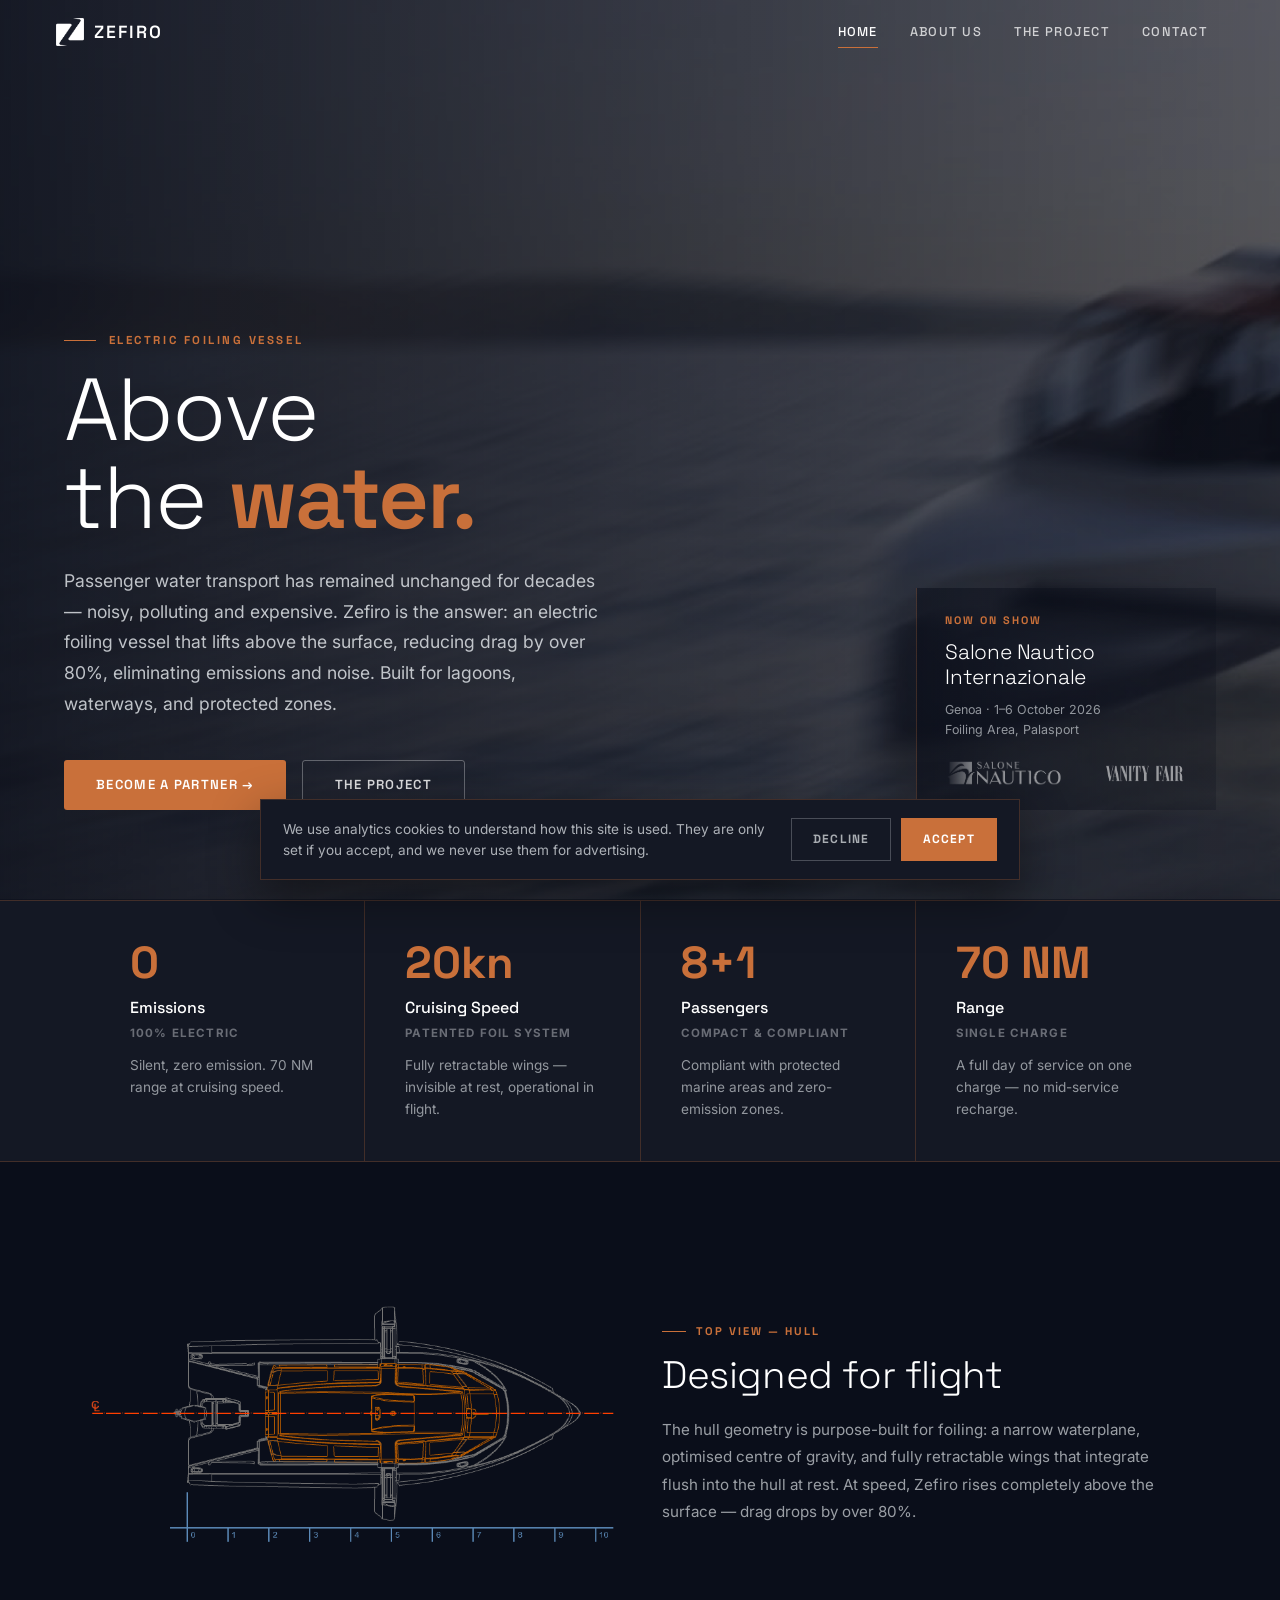
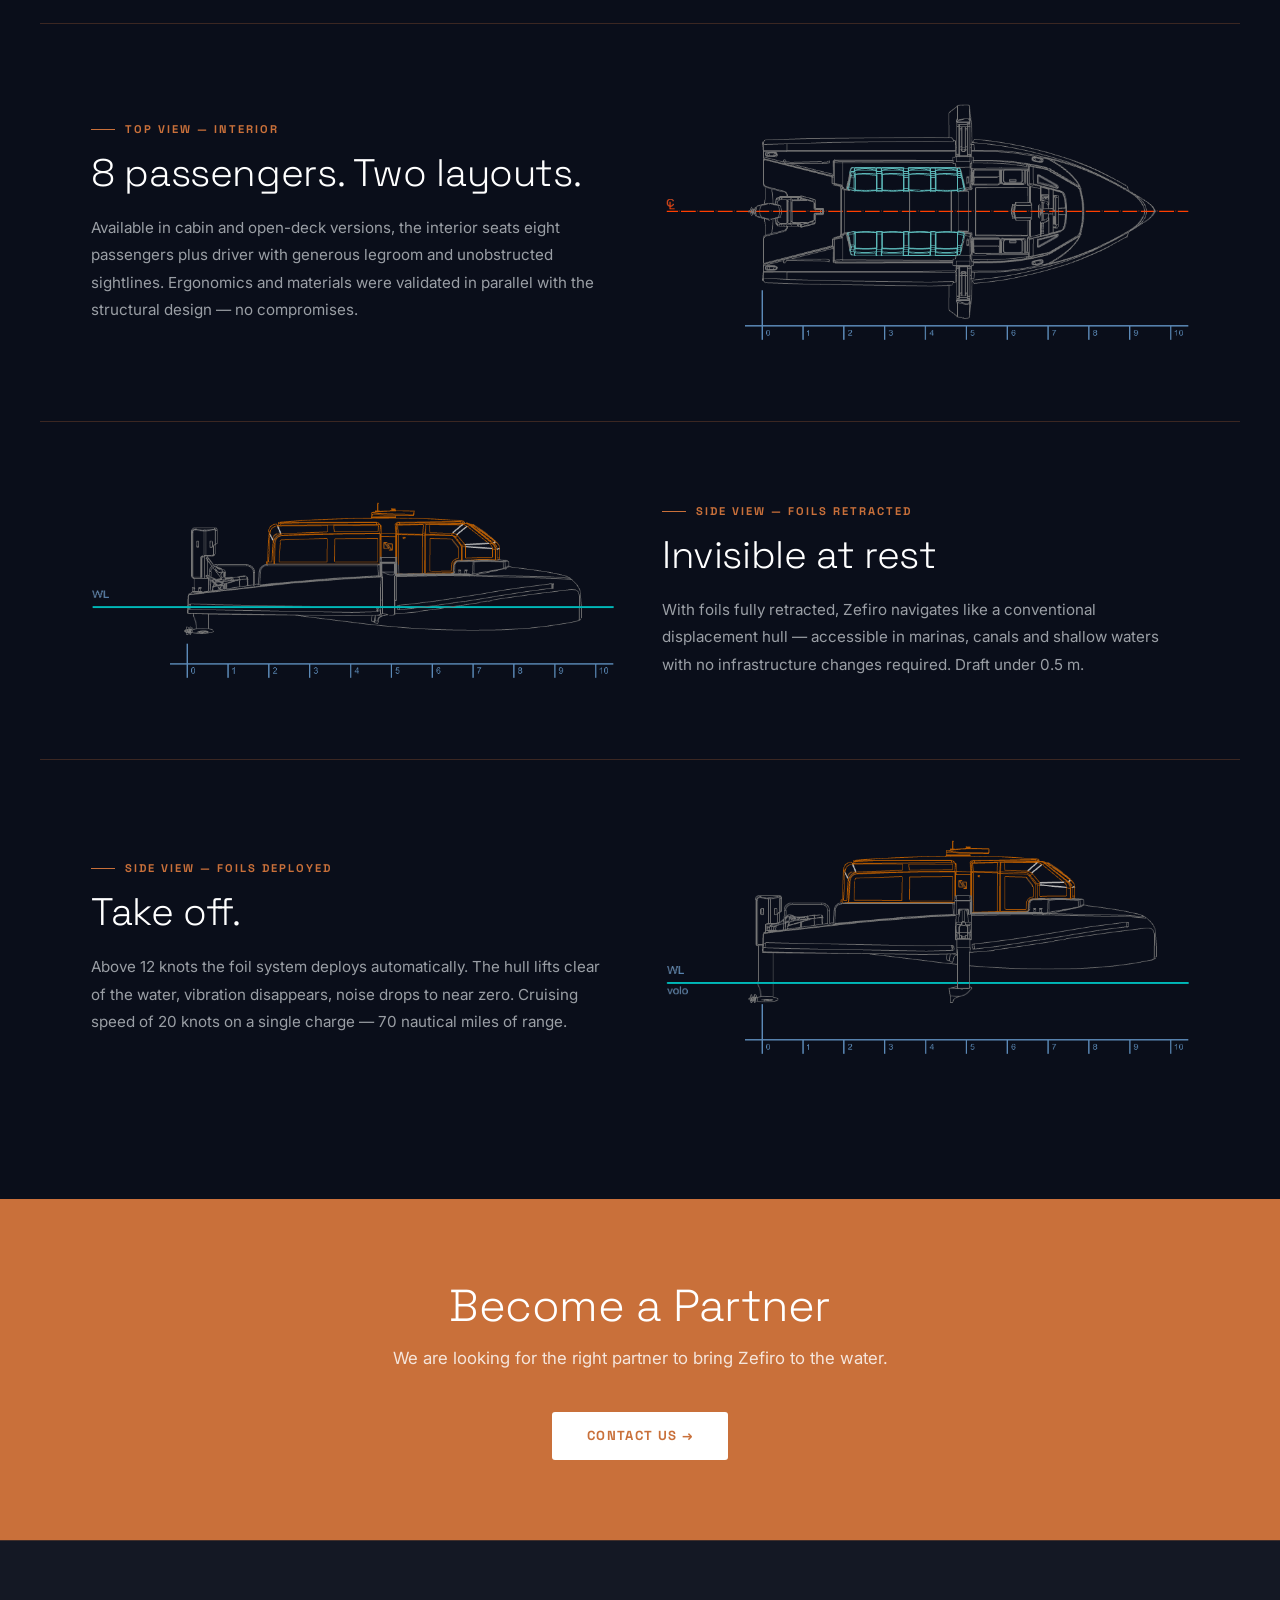
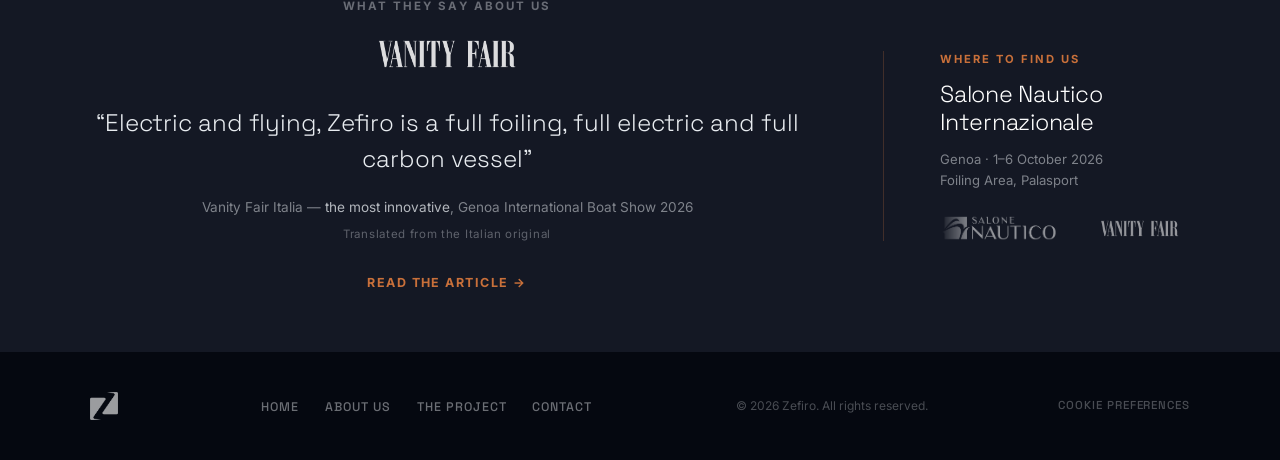
==== commit 1168c744: "put the show banner in the hero too, next to the headline The one above the footer is only seen by w" ====
--- a/index.htm
+++ b/index.htm
@@ -71,6 +71,23 @@
                 <a href="theproject.htm" class="btn-z-ghost">The project</a>
             </div>
         </div>
+
+        <aside class="z-hero-event">
+            <p class="z-hero-event-label">Now on show</p>
+            <h2 class="z-hero-event-title">Salone Nautico<br>Internazionale</h2>
+            <p class="z-hero-event-meta">Genoa &middot; 1&ndash;6 October 2026<br>Foiling Area, Palasport</p>
+
+            <div class="z-marquee" aria-hidden="true">
+                <div class="z-marquee-track">
+                    <img src="images/logo-Salone-Nautico-orizz.png" alt="" class="z-marquee-salone">
+                    <img src="images/logo-vanityfair.png" alt="" class="z-marquee-vf">
+                    <img src="images/logo-Salone-Nautico-orizz.png" alt="" class="z-marquee-salone">
+                    <img src="images/logo-vanityfair.png" alt="" class="z-marquee-vf">
+                    <img src="images/logo-Salone-Nautico-orizz.png" alt="" class="z-marquee-salone">
+                    <img src="images/logo-vanityfair.png" alt="" class="z-marquee-vf">
+                </div>
+            </div>
+        </aside>
     </section>
 
     <div class="z-stats">
@@ -185,14 +202,14 @@
         <h2 class="z-press-event-title">Salone Nautico<br>Internazionale</h2>
         <p class="z-press-event-meta">Genoa &middot; 1&ndash;6 October 2026<br>Foiling Area, Palasport</p>
 
-        <div class="z-press-marquee" aria-hidden="true">
-          <div class="z-press-marquee-track">
-            <img src="images/logo-Salone-Nautico-orizz.png" alt="" class="z-press-marquee-salone">
-            <img src="images/logo-vanityfair.png" alt="" class="z-press-marquee-vf">
-            <img src="images/logo-Salone-Nautico-orizz.png" alt="" class="z-press-marquee-salone">
-            <img src="images/logo-vanityfair.png" alt="" class="z-press-marquee-vf">
-            <img src="images/logo-Salone-Nautico-orizz.png" alt="" class="z-press-marquee-salone">
-            <img src="images/logo-vanityfair.png" alt="" class="z-press-marquee-vf">
+        <div class="z-marquee" aria-hidden="true">
+          <div class="z-marquee-track">
+            <img src="images/logo-Salone-Nautico-orizz.png" alt="" class="z-marquee-salone">
+            <img src="images/logo-vanityfair.png" alt="" class="z-marquee-vf">
+            <img src="images/logo-Salone-Nautico-orizz.png" alt="" class="z-marquee-salone">
+            <img src="images/logo-vanityfair.png" alt="" class="z-marquee-vf">
+            <img src="images/logo-Salone-Nautico-orizz.png" alt="" class="z-marquee-salone">
+            <img src="images/logo-vanityfair.png" alt="" class="z-marquee-vf">
           </div>
         </div>
       </aside>
--- a/custom.css
+++ b/custom.css
@@ -1976,43 +1976,43 @@
 
 /* Scrolling logos. The track holds the pair three times over and shifts by
    exactly one third, so the loop has no visible seam. */
-.z-press-marquee {
+.z-marquee {
   overflow: hidden;
   mask-image: linear-gradient(to right, transparent, #000 12%, #000 88%, transparent);
   -webkit-mask-image: linear-gradient(to right, transparent, #000 12%, #000 88%, transparent);
 }
 
-.z-press-marquee-track {
+.z-marquee-track {
   display: flex;
   align-items: center;
   gap: 2.5rem;
   width: max-content;
-  animation: z-press-scroll 18s linear infinite;
-}
-
-.z-press-marquee-track img {
+  animation: z-marquee-scroll 18s linear infinite;
+}
+
+.z-marquee-track img {
   opacity: 0.55;
   flex-shrink: 0;
 }
 
-.z-press-marquee-salone {
+.z-marquee-salone {
   height: 26px;
   width: auto;
   filter: brightness(0) invert(1);   /* navy artwork on a dark band */
 }
 
-.z-press-marquee-vf {
+.z-marquee-vf {
   height: 17px;
   width: auto;
 }
 
-@keyframes z-press-scroll {
+@keyframes z-marquee-scroll {
   from { transform: translateX(0); }
   to   { transform: translateX(calc(-100% / 3)); }
 }
 
 @media (prefers-reduced-motion: reduce) {
-  .z-press-marquee-track { animation: none; }
+  .z-marquee-track { animation: none; }
 }
 
 @media (max-width: 991px) {
@@ -2029,3 +2029,55 @@
     border-top: 1px solid var(--z-line);
   }
 }
+
+/* =============================================
+   HERO EVENT BANNER (index) — beside "Above the water."
+   Transparent like the one in the press band; it sits over the lighter
+   side of the hero gradient, so it carries its own faint scrim to stay
+   readable against the boat in the background image.
+   ============================================= */
+.z-hero-event {
+  position: relative;
+  z-index: 2;
+  margin-left: auto;
+  flex-shrink: 0;
+  width: 300px;
+  padding: 1.5rem 0 1.5rem 1.75rem;
+  margin-right: clamp(1.5rem, 5vw, 6rem);
+  border-left: 1px solid var(--z-line);
+  background: linear-gradient(to right, rgba(10, 14, 26, 0.55), rgba(10, 14, 26, 0.25));
+  animation: heroIn 1.1s cubic-bezier(0.22, 1, 0.36, 1) both;
+  animation-delay: 0.5s;
+}
+
+.z-hero-event-label {
+  font-family: 'Space Grotesk', sans-serif;
+  font-size: 0.68rem;
+  font-weight: 700;
+  letter-spacing: 0.18em;
+  text-transform: uppercase;
+  color: var(--z-copper);
+  margin: 0 0 0.65rem;
+}
+
+.z-hero-event-title {
+  font-family: 'Space Grotesk', sans-serif;
+  font-size: 1.3rem;
+  font-weight: 300;
+  line-height: 1.2;
+  color: #fff;
+  margin: 0 0 0.65rem;
+}
+
+.z-hero-event-meta {
+  font-size: 0.78rem;
+  line-height: 1.6;
+  color: rgba(232, 236, 240, 0.6);
+  margin: 0 0 1.25rem;
+}
+
+/* The hero is a full viewport tall and already tight on phones; the same
+   banner sits above the footer on every page, so this copy is desktop only. */
+@media (max-width: 991px) {
+  .z-hero-event { display: none; }
+}
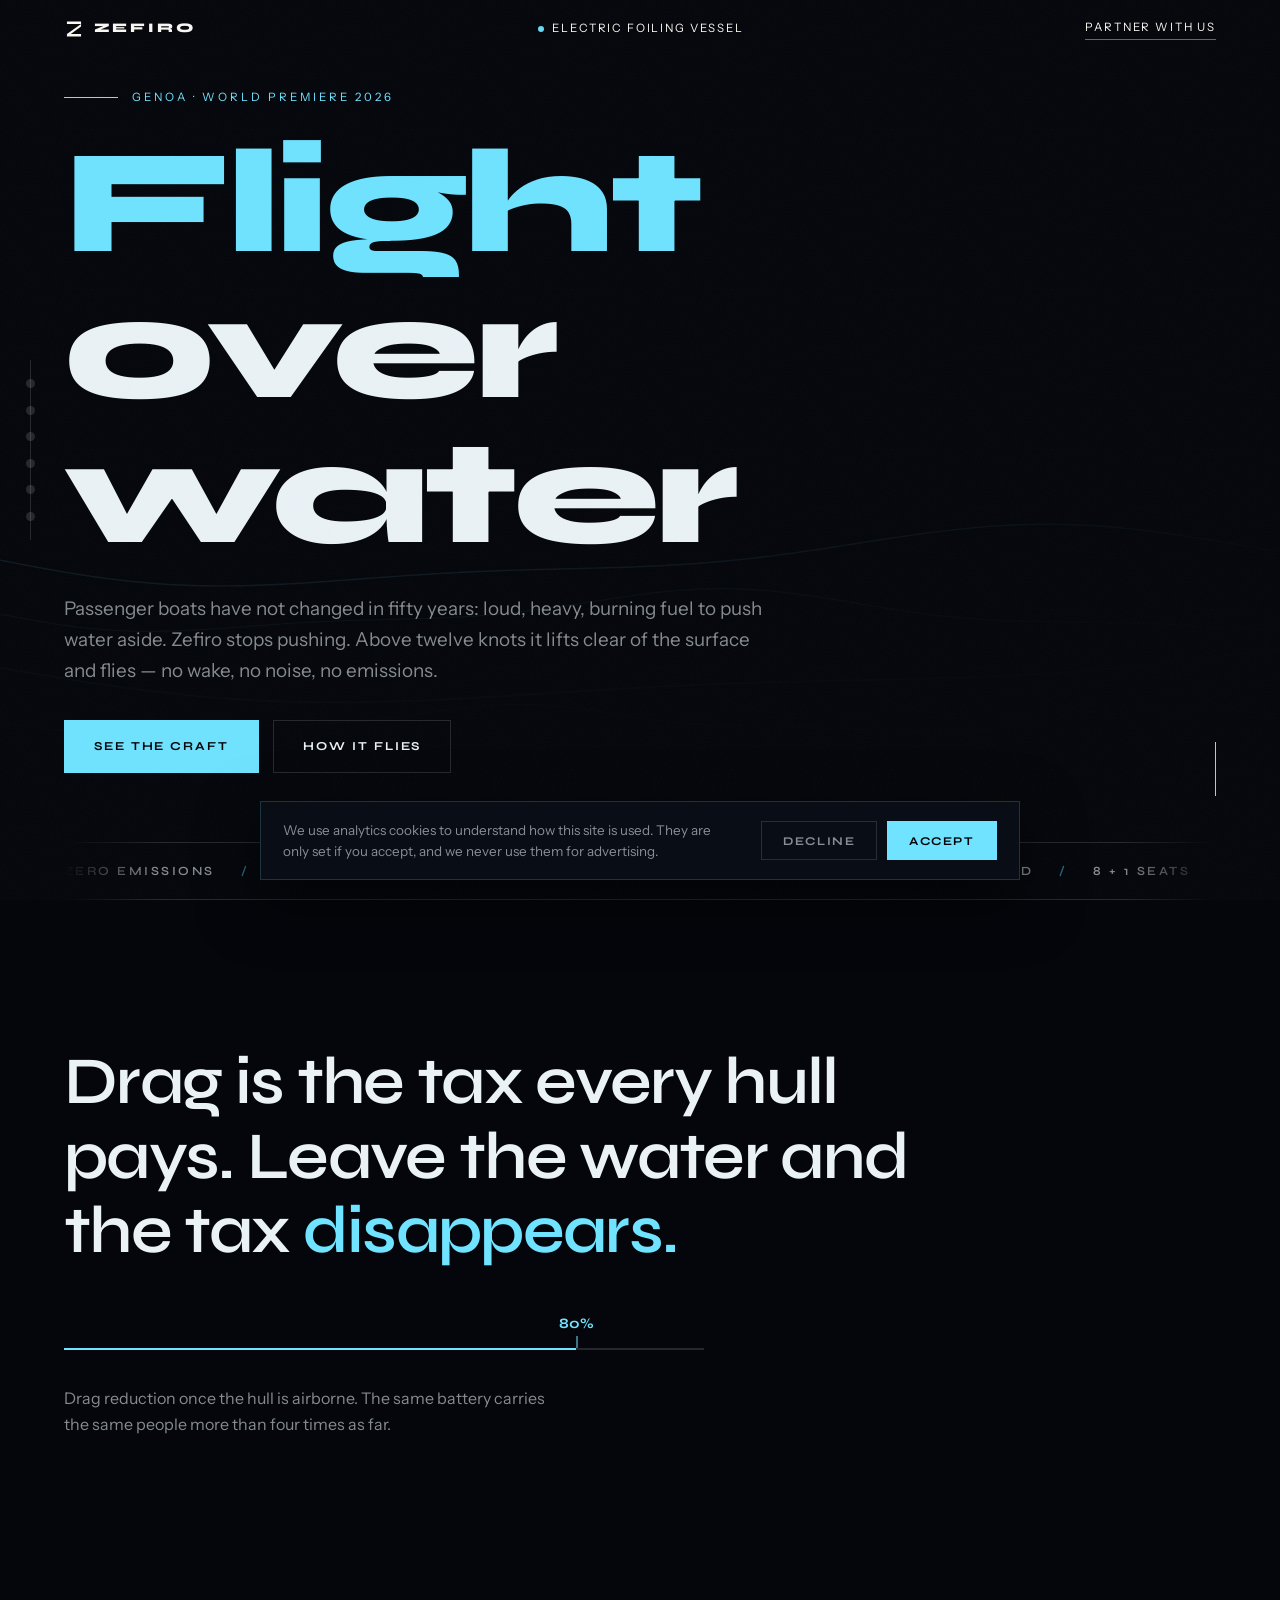
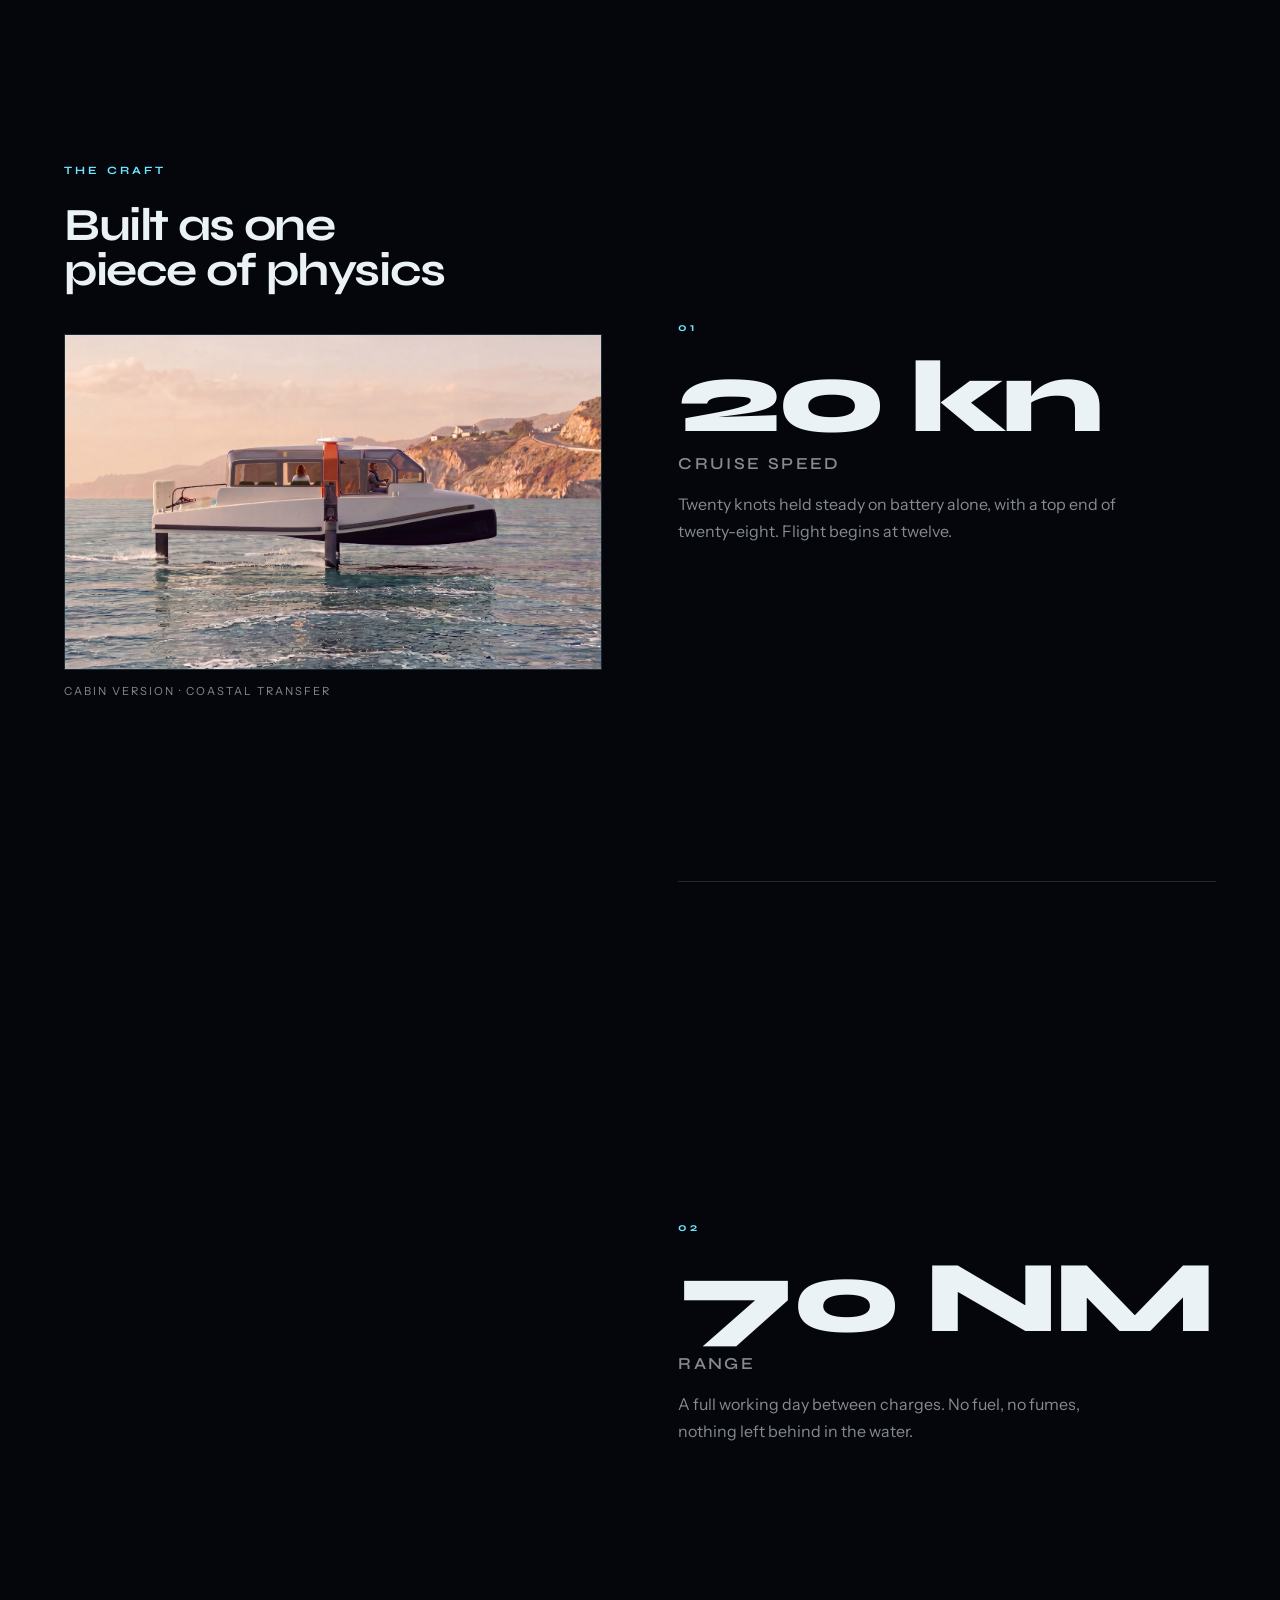
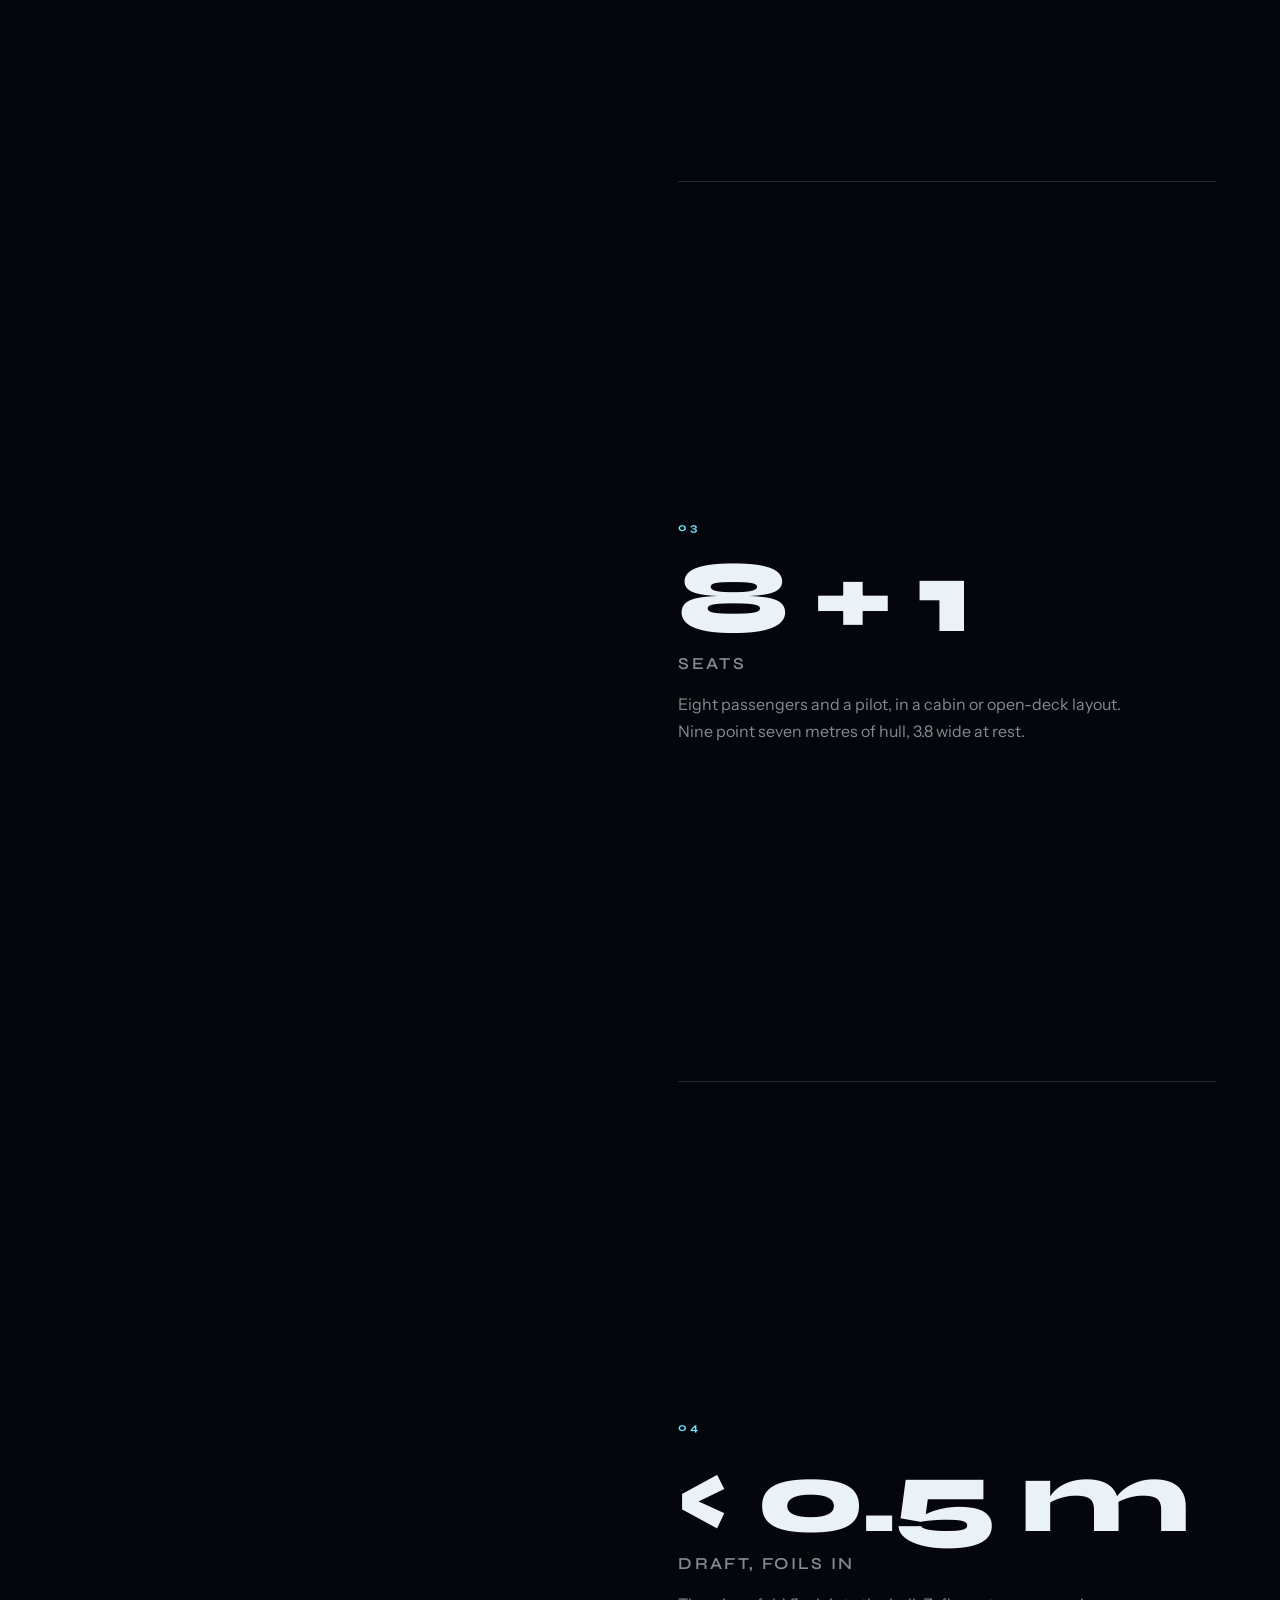
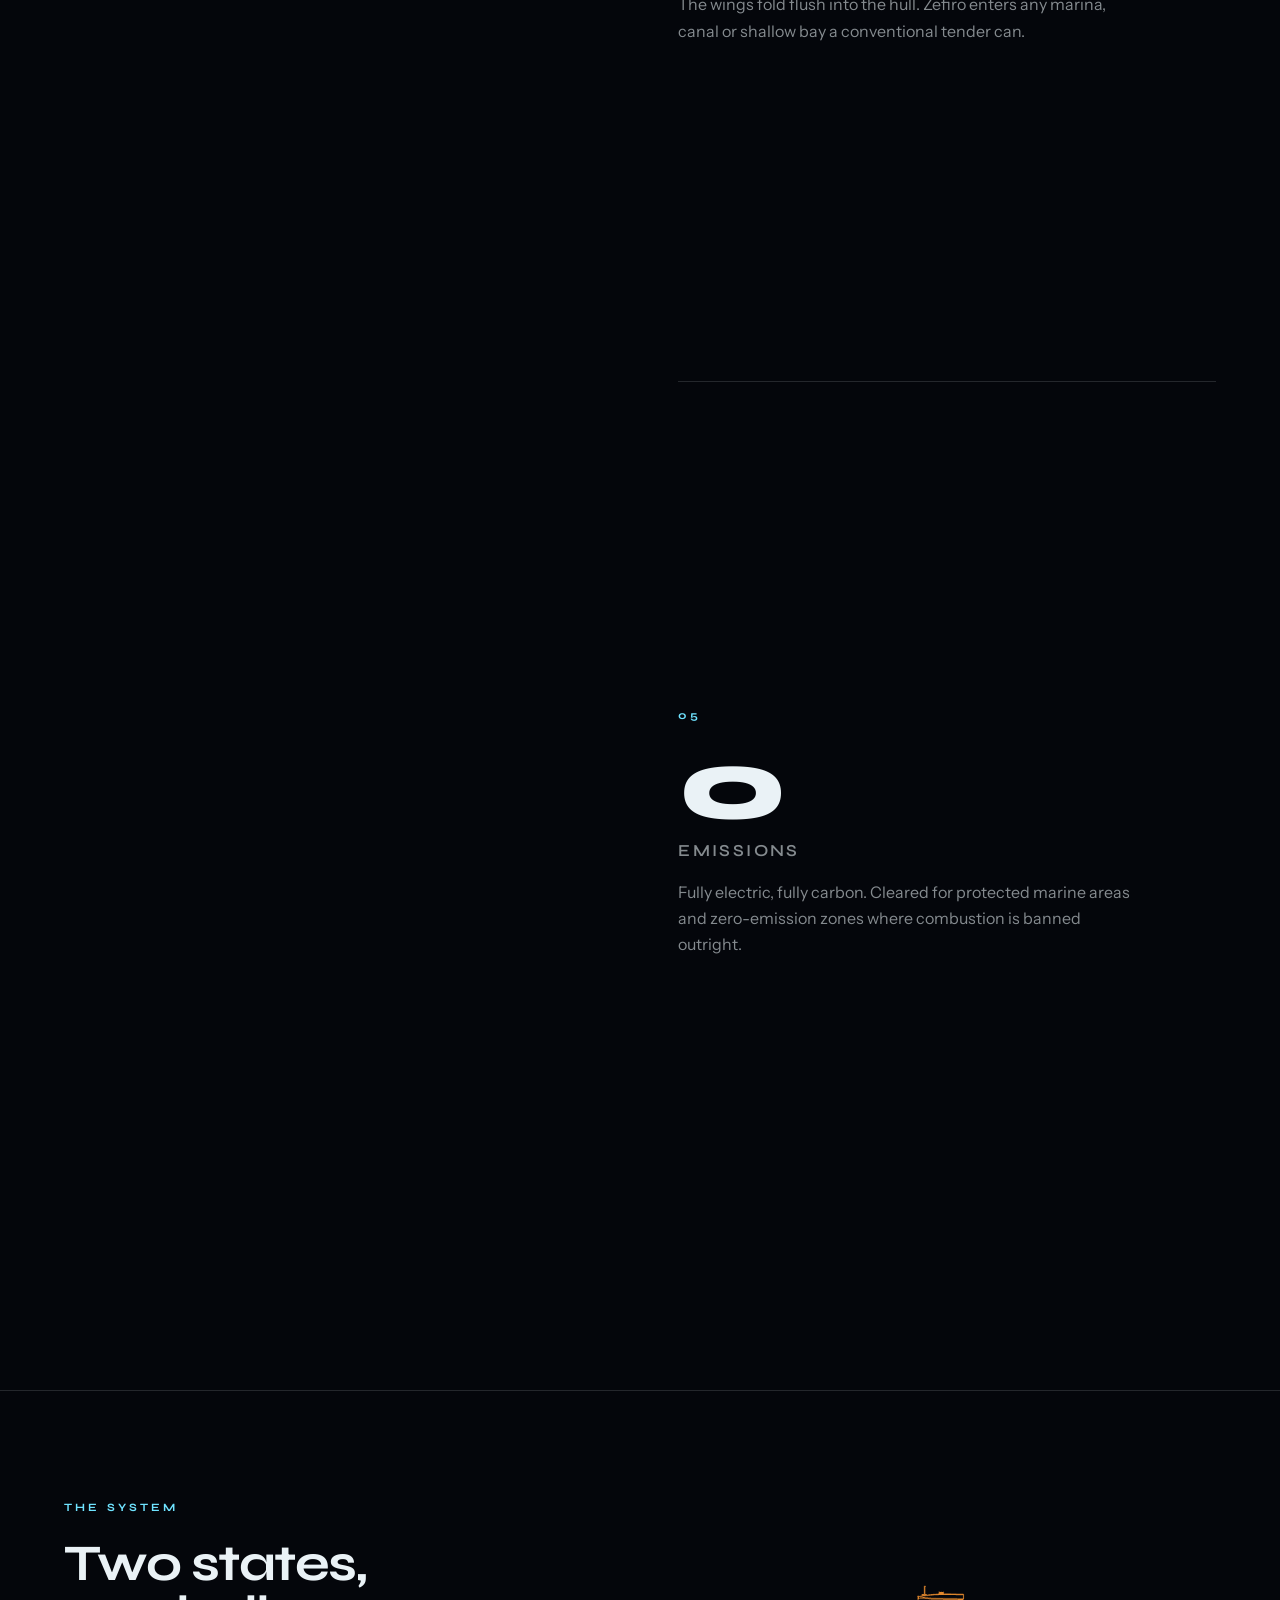
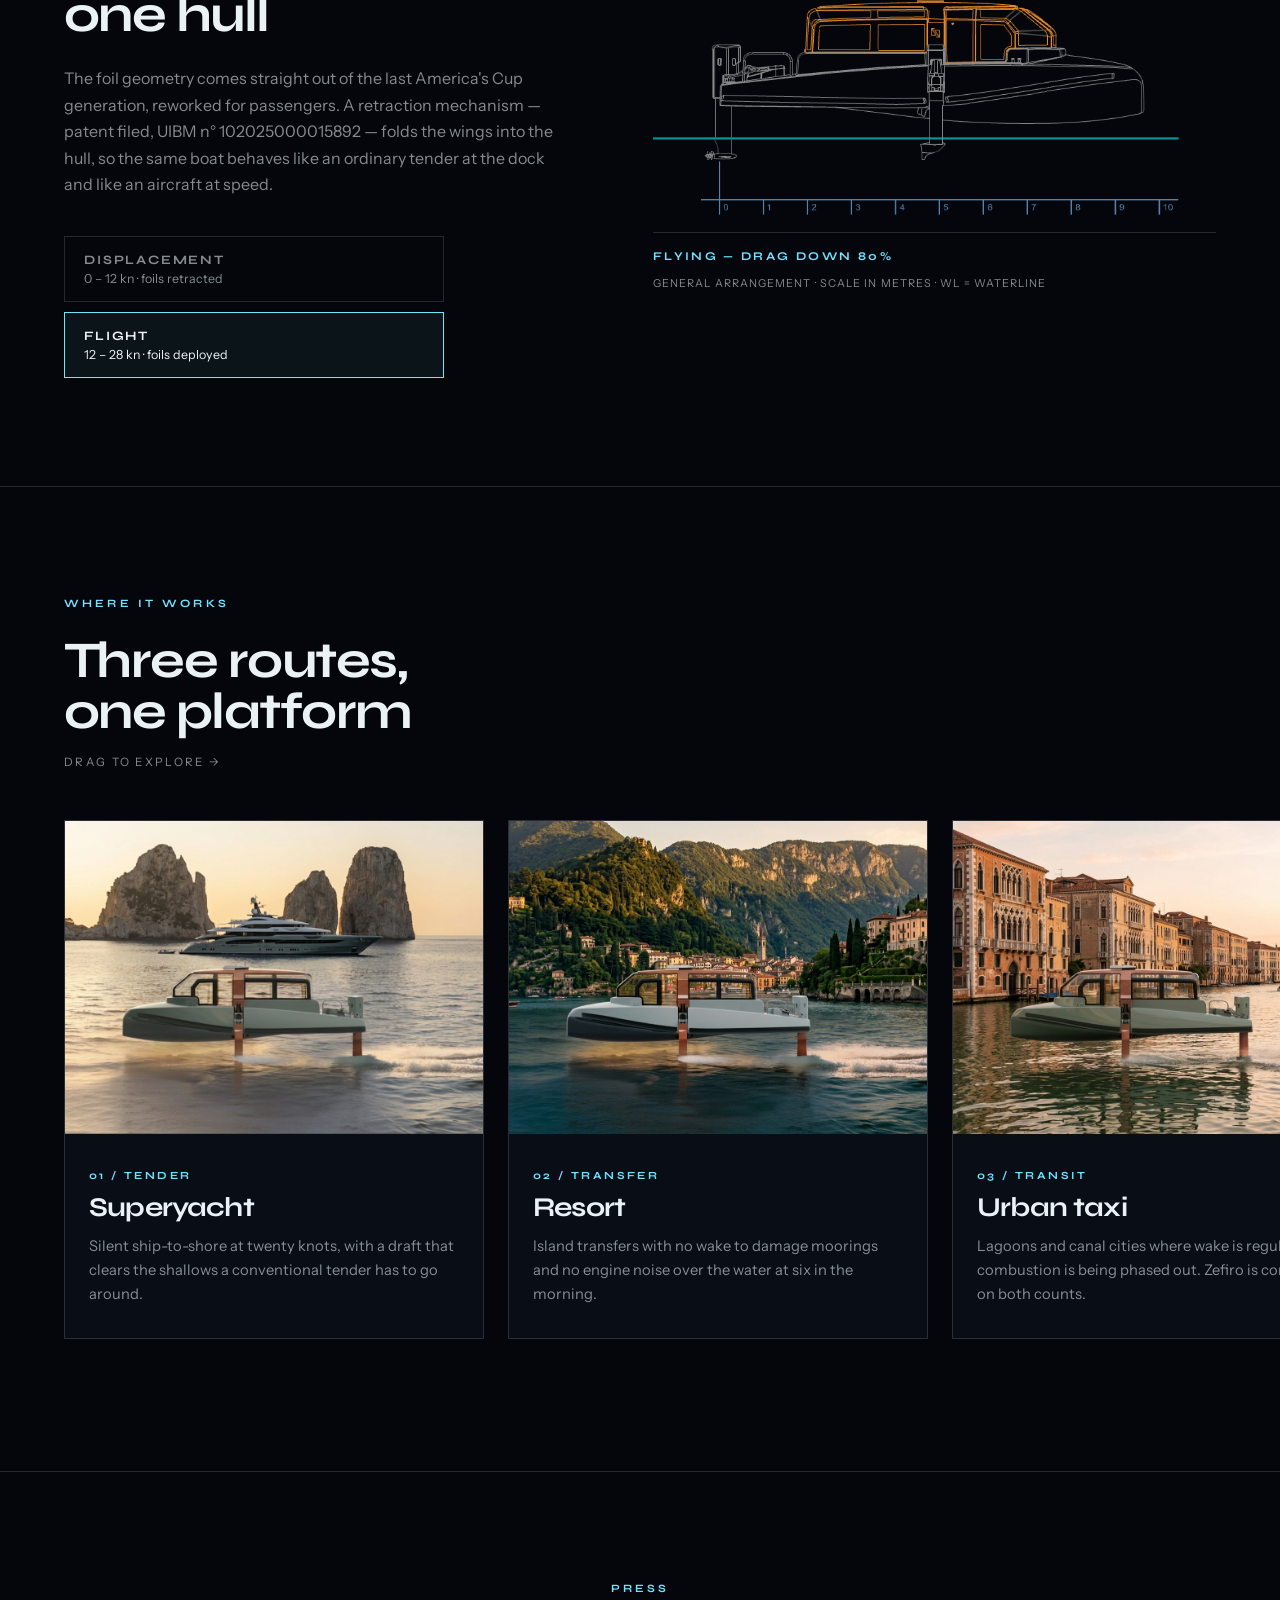
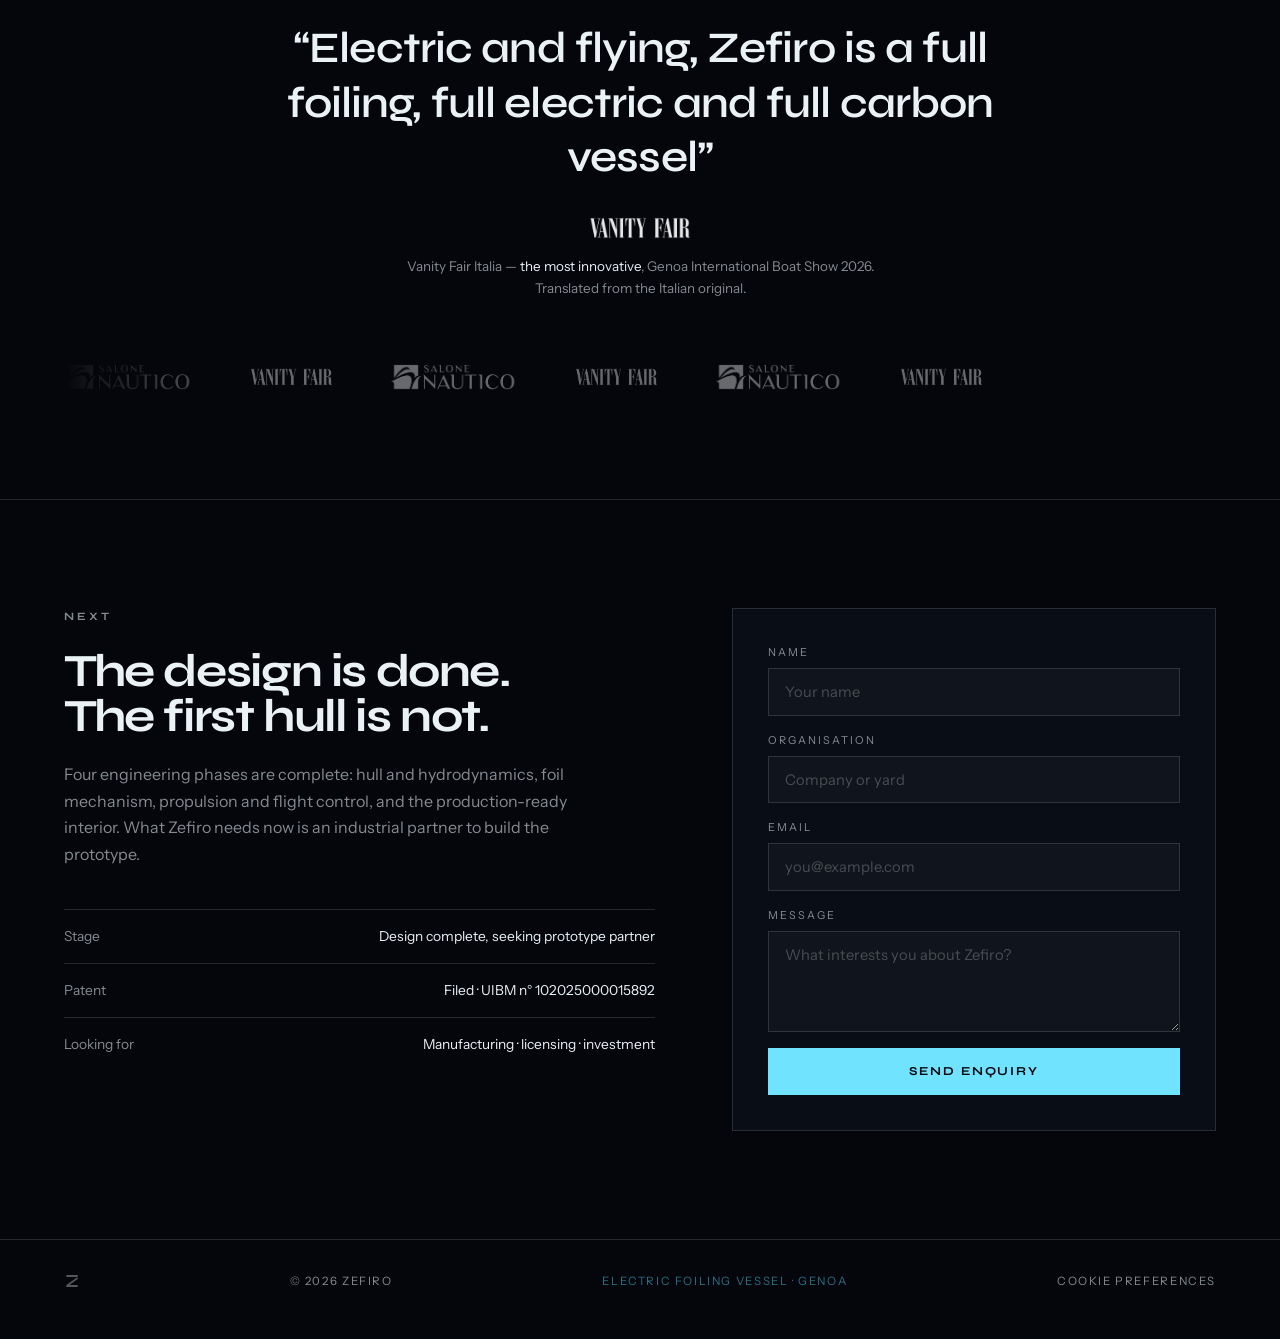
==== commit a98aa355: "replace the site with the new single-page design The four-page blue and copper site becomes one scro" ====
--- a/index.htm
+++ b/index.htm
@@ -1,238 +1,14 @@
 <!doctype html>
 <html lang="en">
 <head>
-    <meta charset="utf-8">
-    <meta name="viewport" content="width=device-width, initial-scale=1">
-    <title>ZEFIRO — Electric Foiling Vessel</title>
-    <meta name="description" content="An electric foiling vessel for passenger water transport: zero emissions, near-zero noise, and over 80% less drag. Built for lagoons, waterways and protected zones.">
-    <link rel="canonical" href="https://www.flyzefiro.com/">
-
-    <!-- Open Graph -->
-    <meta property="og:type" content="website">
-    <meta property="og:site_name" content="Zefiro">
-    <meta property="og:locale" content="en_GB">
-    <meta property="og:url" content="https://www.flyzefiro.com/">
-    <meta property="og:title" content="ZEFIRO — Electric Foiling Vessel">
-    <meta property="og:description" content="An electric foiling vessel for passenger water transport: zero emissions, near-zero noise, and over 80% less drag. Built for lagoons, waterways and protected zones.">
-    <meta property="og:image" content="https://www.flyzefiro.com/images/bg-001.png">
-    <meta property="og:image:width" content="1584">
-    <meta property="og:image:height" content="891">
-    <meta property="og:image:alt" content="Zefiro, an electric foiling vessel, flying above the water">
-
-    <!-- Twitter / X -->
-    <meta name="twitter:card" content="summary_large_image">
-    <meta name="twitter:title" content="ZEFIRO — Electric Foiling Vessel">
-    <meta name="twitter:description" content="An electric foiling vessel for passenger water transport: zero emissions, near-zero noise, and over 80% less drag. Built for lagoons, waterways and protected zones.">
-    <meta name="twitter:image" content="https://www.flyzefiro.com/images/bg-001.png">
-    <link rel="icon" type="image/png" href="images/logo.png">
-    <link href="https://cdn.jsdelivr.net/npm/bootstrap@5.3.8/dist/css/bootstrap.min.css" rel="stylesheet"
-        integrity="sha384-sRIl4kxILFvY47J16cr9ZwB07vP4J8+LH7qKQnuqkuIAvNWLzeN8tE5YBujZqJLB" crossorigin="anonymous">
-    <link rel="stylesheet" href="custom.css">
+<meta charset="utf-8">
+<title>ZEFIRO</title>
+<meta name="robots" content="noindex">
+<link rel="canonical" href="https://www.flyzefiro.com/">
+<meta http-equiv="refresh" content="0; url=/index.html">
+<script>location.replace('/index.html');</script>
 </head>
-<body>
-
-    <nav class="navbar navbar-expand-lg">
-        <div class="container-fluid px-3 px-md-4">
-            <a class="navbar-brand" href="index.htm">
-                <img src="images/logo-w.png" alt="Zefiro">
-                ZEFIRO
-            </a>
-            <button class="navbar-toggler" type="button" data-bs-toggle="collapse" data-bs-target="#navbarNav"
-                aria-controls="navbarNav" aria-expanded="false" aria-label="Toggle navigation">
-                <span class="navbar-toggler-icon"></span>
-            </button>
-            <div class="collapse navbar-collapse" id="navbarNav">
-                <ul class="navbar-nav ms-auto">
-                    <li class="nav-item"><a class="nav-link active" href="index.htm">Home</a></li>
-                    <li class="nav-item"><a class="nav-link" href="aboutus.htm">About Us</a></li>
-                    <li class="nav-item"><a class="nav-link" href="theproject.htm">The Project</a></li>
-                    <li class="nav-item"><a class="nav-link" href="contact.htm">Contact</a></li>
-                </ul>
-            </div>
-        </div>
-    </nav>
-
-    <section class="z-hero">
-        <div class="z-hero-bg"></div>
-        <div class="z-hero-overlay"></div>
-        <div class="z-hero-content">
-            <p class="z-hero-eyebrow">Electric Foiling Vessel</p>
-            <h1 class="z-hero-title">
-                Above<br>
-                the <strong>water.</strong>
-            </h1>
-            <p class="z-hero-body">
-                Passenger water transport has remained unchanged for decades — noisy, polluting and expensive.
-                Zefiro is the answer: an electric foiling vessel that lifts above the surface, reducing drag
-                by over 80%, eliminating emissions and noise. Built for lagoons, waterways, and protected zones.
-            </p>
-            <div class="z-hero-actions">
-                <a href="contact.htm" class="btn-z-primary">Become a partner →</a>
-                <a href="theproject.htm" class="btn-z-ghost">The project</a>
-            </div>
-        </div>
-
-        <aside class="z-hero-event">
-            <p class="z-hero-event-label">Now on show</p>
-            <h2 class="z-hero-event-title">Salone Nautico<br>Internazionale</h2>
-            <p class="z-hero-event-meta">Genoa &middot; 1&ndash;6 October 2026<br>Foiling Area, Palasport</p>
-
-            <div class="z-marquee" aria-hidden="true">
-                <div class="z-marquee-track">
-                    <img src="images/logo-Salone-Nautico-orizz.png" alt="" class="z-marquee-salone">
-                    <img src="images/logo-vanityfair.png" alt="" class="z-marquee-vf">
-                    <img src="images/logo-Salone-Nautico-orizz.png" alt="" class="z-marquee-salone">
-                    <img src="images/logo-vanityfair.png" alt="" class="z-marquee-vf">
-                    <img src="images/logo-Salone-Nautico-orizz.png" alt="" class="z-marquee-salone">
-                    <img src="images/logo-vanityfair.png" alt="" class="z-marquee-vf">
-                </div>
-            </div>
-        </aside>
-    </section>
-
-    <div class="z-stats">
-        <div class="z-stats-inner">
-            <div class="z-stat">
-                <div class="z-stat-number">0</div>
-                <div class="z-stat-label">Emissions</div>
-                <div class="z-stat-sub">100% Electric</div>
-                <p class="z-stat-body">Silent, zero emission. 70 NM range at cruising speed.</p>
-            </div>
-            <div class="z-stat">
-                <div class="z-stat-number">20kn</div>
-                <div class="z-stat-label">Cruising Speed</div>
-                <div class="z-stat-sub">Patented foil system</div>
-                <p class="z-stat-body">Fully retractable wings — invisible at rest, operational in flight.</p>
-            </div>
-            <div class="z-stat">
-                <div class="z-stat-number">8+1</div>
-                <div class="z-stat-label">Passengers</div>
-                <div class="z-stat-sub">Compact &amp; Compliant</div>
-                <p class="z-stat-body">Compliant with protected marine areas and zero-emission zones.</p>
-            </div>
-            <div class="z-stat">
-                <div class="z-stat-number">70 NM</div>
-                <div class="z-stat-label">Range</div>
-                <div class="z-stat-sub">Single charge</div>
-                <p class="z-stat-body">A full day of service on one charge — no mid-service recharge.</p>
-            </div>
-        </div>
-    </div>
-
-    <section class="z-prospects">
-
-        <div class="z-prospect-row">
-            <div class="z-prospect-img slide-from-left">
-                <img src="images/above-out.png" alt="Hull — top view">
-            </div>
-            <div class="z-prospect-text slide-from-right">
-                <p class="z-prospect-label">Top view — Hull</p>
-                <h2 class="z-prospect-title">Designed for flight</h2>
-                <p class="z-prospect-body">The hull geometry is purpose-built for foiling: a narrow waterplane,
-                    optimised centre of gravity, and fully retractable wings that integrate flush into the
-                    hull at rest. At speed, Zefiro rises completely above the surface — drag drops by over 80%.</p>
-            </div>
-        </div>
-
-        <div class="z-prospect-row z-prospect-row--reverse">
-            <div class="z-prospect-img slide-from-right">
-                <img src="images/above-in.png" alt="Interior — top view">
-            </div>
-            <div class="z-prospect-text slide-from-left">
-                <p class="z-prospect-label">Top view — Interior</p>
-                <h2 class="z-prospect-title">8 passengers. Two layouts.</h2>
-                <p class="z-prospect-body">Available in cabin and open-deck versions, the interior seats eight
-                    passengers plus driver with generous legroom and unobstructed sightlines. Ergonomics and
-                    materials were validated in parallel with the structural design — no compromises.</p>
-            </div>
-        </div>
-
-        <div class="z-prospect-row">
-            <div class="z-prospect-img slide-from-left">
-                <img src="images/side-close.png" alt="Side view — foils retracted">
-            </div>
-            <div class="z-prospect-text slide-from-right">
-                <p class="z-prospect-label">Side view — Foils retracted</p>
-                <h2 class="z-prospect-title">Invisible at rest</h2>
-                <p class="z-prospect-body">With foils fully retracted, Zefiro navigates like a conventional
-                    displacement hull — accessible in marinas, canals and shallow waters with no
-                    infrastructure changes required. Draft under 0.5 m.</p>
-            </div>
-        </div>
-
-        <div class="z-prospect-row z-prospect-row--reverse">
-            <div class="z-prospect-img slide-from-right">
-                <img src="images/side-open.png" alt="Side view — foils deployed">
-            </div>
-            <div class="z-prospect-text slide-from-left">
-                <p class="z-prospect-label">Side view — Foils deployed</p>
-                <h2 class="z-prospect-title">Take off.</h2>
-                <p class="z-prospect-body">Above 12 knots the foil system deploys automatically. The hull lifts
-                    clear of the water, vibration disappears, noise drops to near zero. Cruising speed of
-                    20 knots on a single charge — 70 nautical miles of range.</p>
-            </div>
-        </div>
-
-    </section>
-
-    <div class="z-cta-band">
-        <div class="container">
-            <h2>Become a Partner</h2>
-            <p>We are looking for the right partner to bring Zefiro to the water.</p>
-            <a href="contact.htm" class="btn-z-light">Contact Us →</a>
-        </div>
-    </div>
-
-    <section class="z-press">
-      <div class="z-press-main">
-          <p class="z-press-label">What they say about us</p>
-          <a class="z-press-logo" href="https://www.vanityfair.it/article/cosa-vedere-salone-nautico-di-genova-2026" target="_blank" rel="noopener">
-              <img src="images/logo-vanityfair.png" alt="Vanity Fair Italia">
-          </a>
-          <p class="z-press-quote">&ldquo;Electric and flying, Zefiro is a full foiling,
-              full electric and full carbon vessel&rdquo;</p>
-          <p class="z-press-source">Vanity Fair Italia &mdash; <em>the most innovative</em>,
-              Genoa International Boat Show 2026<br>
-              <span class="z-press-note">Translated from the Italian original</span></p>
-          <a class="z-press-link" href="https://www.vanityfair.it/article/cosa-vedere-salone-nautico-di-genova-2026" target="_blank" rel="noopener">Read the article &rarr;</a>
-      </div>
-
-      <aside class="z-press-event">
-        <p class="z-press-event-label">Where to find us</p>
-        <h2 class="z-press-event-title">Salone Nautico<br>Internazionale</h2>
-        <p class="z-press-event-meta">Genoa &middot; 1&ndash;6 October 2026<br>Foiling Area, Palasport</p>
-
-        <div class="z-marquee" aria-hidden="true">
-          <div class="z-marquee-track">
-            <img src="images/logo-Salone-Nautico-orizz.png" alt="" class="z-marquee-salone">
-            <img src="images/logo-vanityfair.png" alt="" class="z-marquee-vf">
-            <img src="images/logo-Salone-Nautico-orizz.png" alt="" class="z-marquee-salone">
-            <img src="images/logo-vanityfair.png" alt="" class="z-marquee-vf">
-            <img src="images/logo-Salone-Nautico-orizz.png" alt="" class="z-marquee-salone">
-            <img src="images/logo-vanityfair.png" alt="" class="z-marquee-vf">
-          </div>
-        </div>
-      </aside>
-    </section>
-
-    <footer class="z-footer">
-        <div class="z-footer-inner">
-            <img src="images/logo-w.png" alt="Zefiro">
-            <ul class="z-footer-nav">
-                <li><a href="index.htm">Home</a></li>
-                <li><a href="aboutus.htm">About Us</a></li>
-                <li><a href="theproject.htm">The Project</a></li>
-                <li><a href="contact.htm">Contact</a></li>
-            </ul>
-            <span class="z-footer-copy">&copy; 2026 Zefiro. All rights reserved.</span>
-            <button type="button" class="z-footer-prefs" data-cookie-preferences hidden>Cookie preferences</button>
-        </div>
-    </footer>
-
-    <script src="https://cdn.jsdelivr.net/npm/bootstrap@5.3.8/dist/js/bootstrap.bundle.min.js"
-        integrity="sha384-FKyoEForCGlyvwx9Hj09JcYn3nv7wiPVlz7YYwJrWVcXK/BmnVDxM+D2scQbITxI"
-        crossorigin="anonymous"></script>
-    <script src="animations.js"></script>
-    <script src="analytics.js"></script>
+<body style="background:#04060b;color:#eaf2f6;font-family:system-ui,sans-serif;padding:3rem">
+<p>This page has moved. <a href="/index.html" style="color:#6fe3ff">Continue to flyzefiro.com</a>.</p>
 </body>
 </html>
